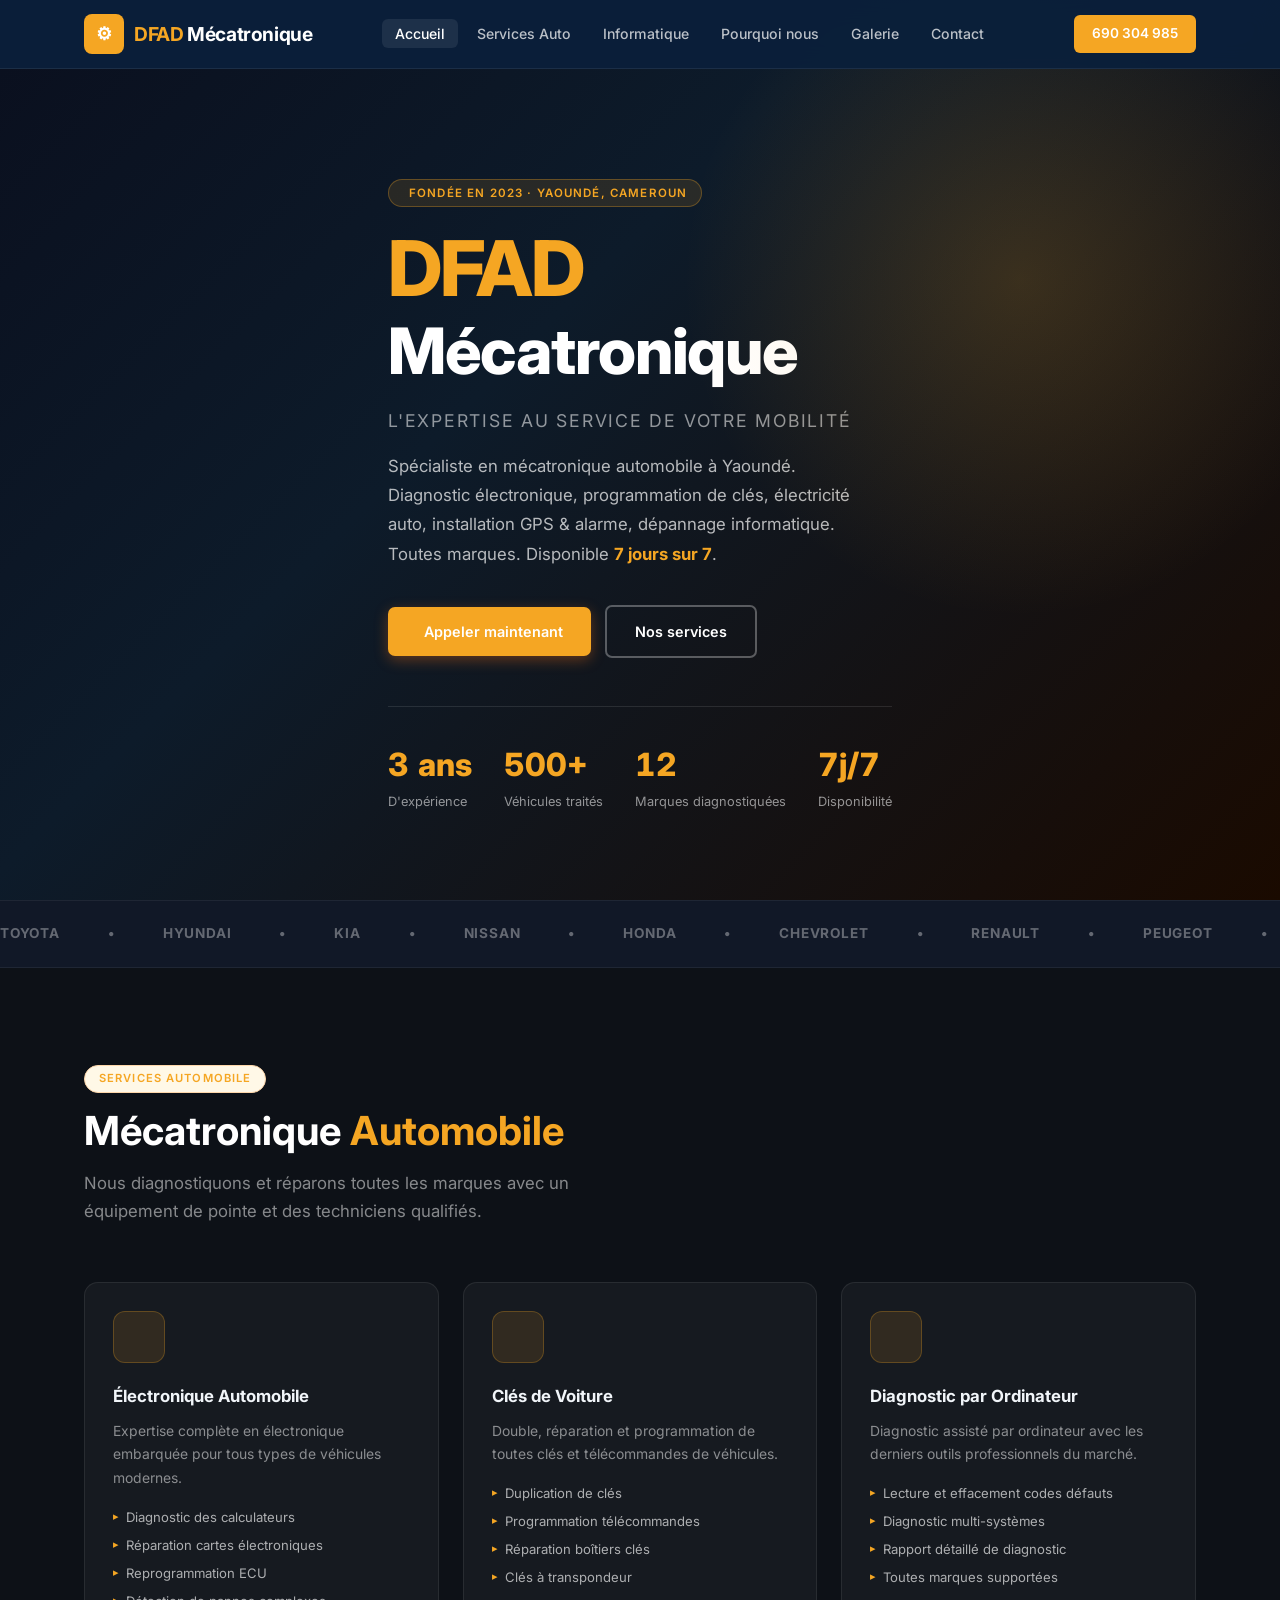
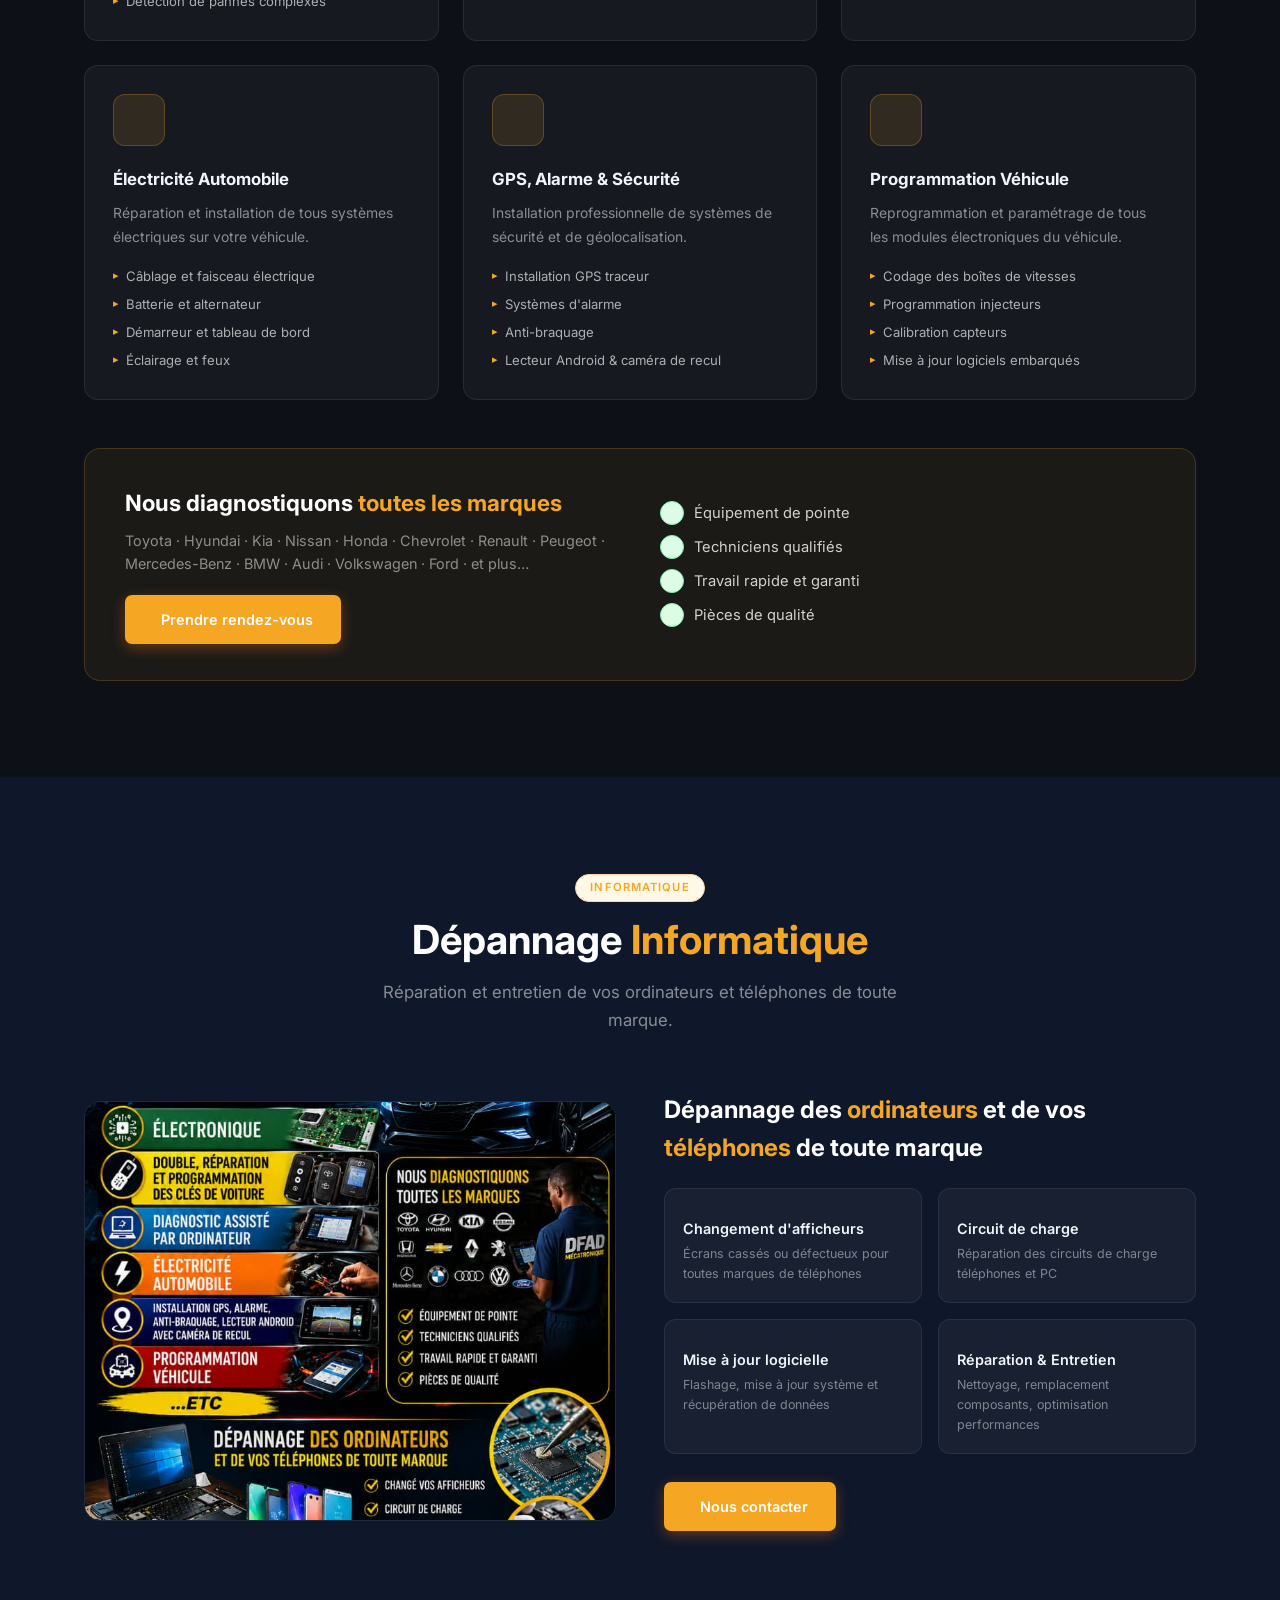
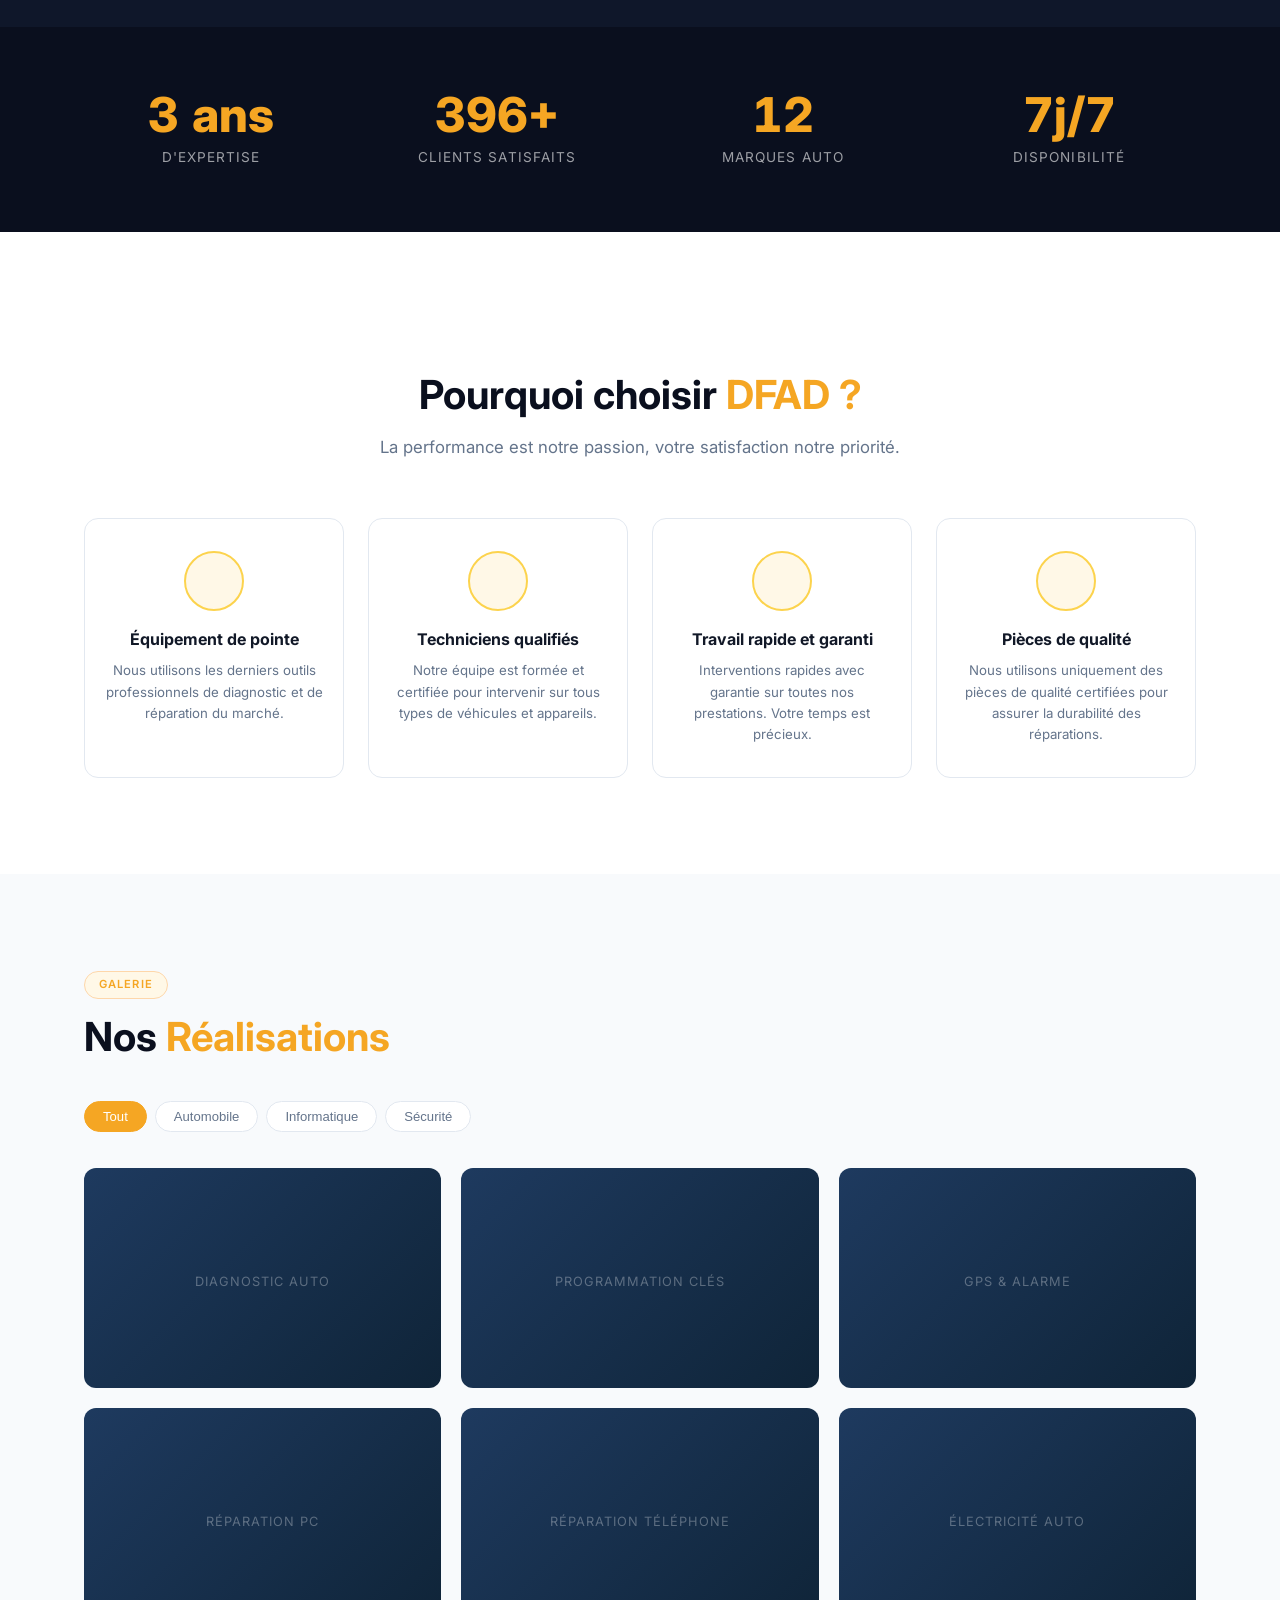
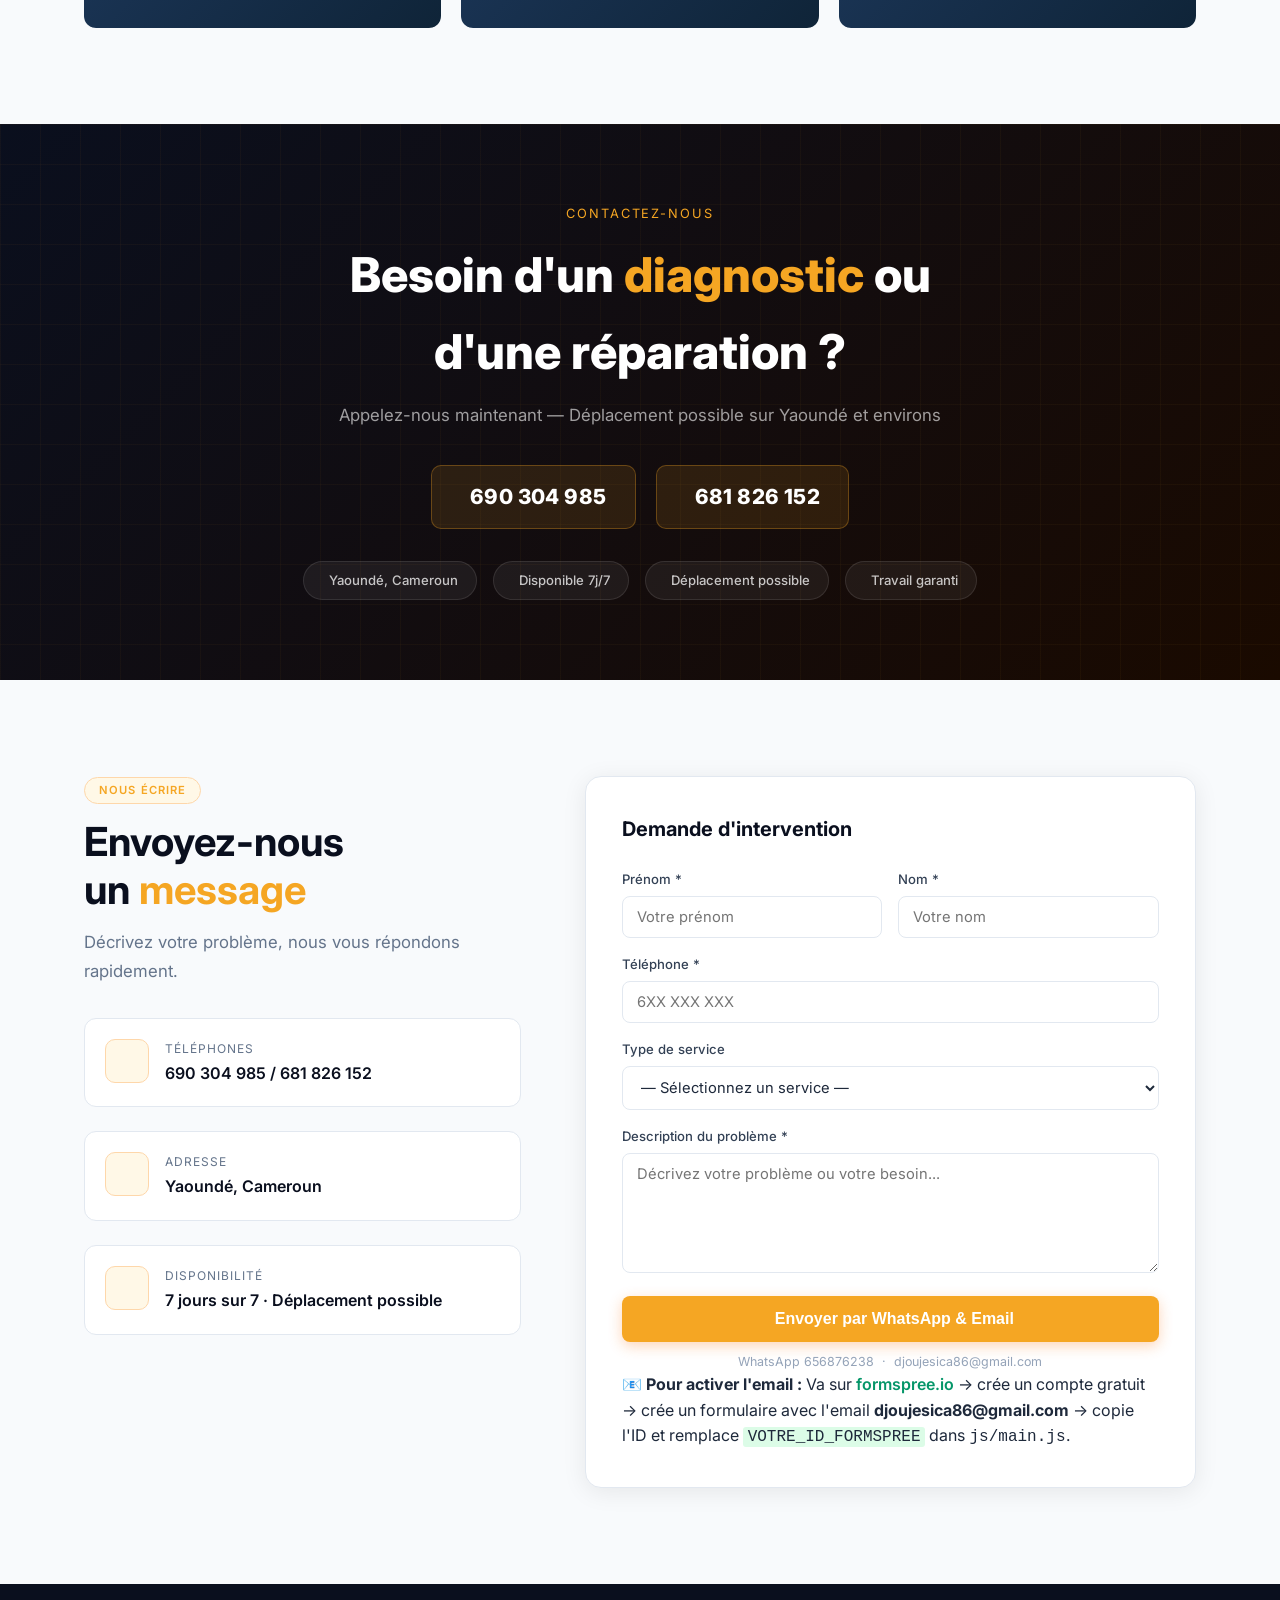
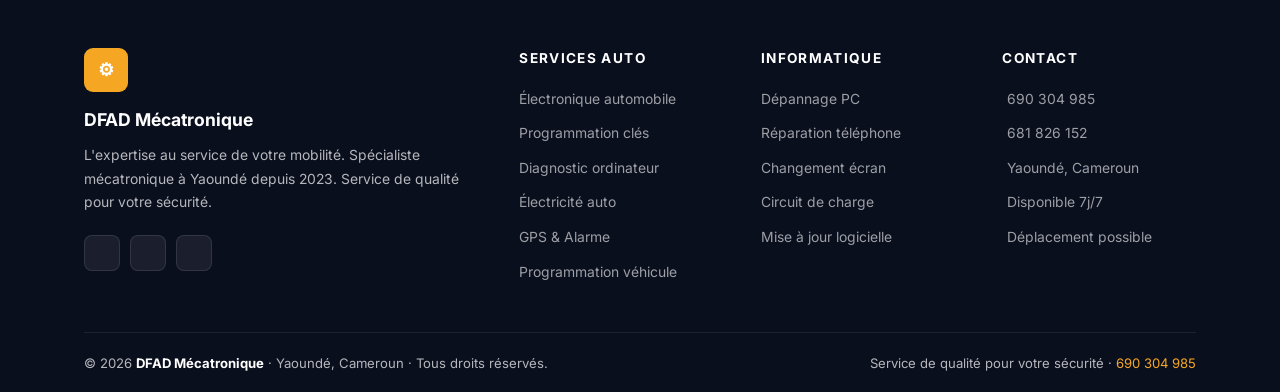
==== index.html @ b4f522b3 "first commit" ====
<!DOCTYPE html>
<html lang="fr">
<head>
  <meta charset="UTF-8">
  <meta name="viewport" content="width=device-width, initial-scale=1.0">
  <title>DFAD Mécatronique — L'expertise au service de votre mobilité · Yaoundé</title>
  <meta name="description" content="DFAD Mécatronique à Yaoundé : diagnostic auto, électronique, programmation clés, électricité automobile, GPS, alarme, dépannage informatique. Disponible 7j/7.">
  <link rel="preconnect" href="https://fonts.googleapis.com">
  <link href="https://fonts.googleapis.com/css2?family=Inter:wght@300;400;500;600;700;800;900&family=JetBrains+Mono:wght@400;500&display=swap" rel="stylesheet">
  <link rel="stylesheet" href="https://cdn.jsdelivr.net/npm/@tabler/icons-webfont@latest/dist/tabler-icons.min.css">
  <link rel="stylesheet" href="../css/style.css">
  <style>
    /* ── SURCHARGES DFAD ── */
    :root {
      --orange:  #f5a623;
      --orange2: #e8951a;
      --orange-l:#fff8e7;
      --navy:    #0a0f1e;
      --navy2:   #111827;
    }

    /* HERO plein écran style affiche */
    #hero {
      background: linear-gradient(135deg, #0a0f1e 0%, #0d1b2a 40%, #1a0a00 100%);
      position: relative; overflow: hidden;
    }
    .hero-car-glow {
      position: absolute; top: -60px; right: -80px;
      width: 680px; height: 680px; border-radius: 50%;
      background: radial-gradient(circle, rgba(245,166,35,.18) 0%, transparent 70%);
      pointer-events: none;
    }
    .hero-gear {
      position: absolute; font-size: 280px; color: rgba(245,166,35,.04);
      right: -40px; bottom: -40px; pointer-events: none;
      animation: rotateSlow 30s linear infinite;
    }
    @keyframes rotateSlow { to { transform: rotate(360deg); } }

    .hero-title { font-size: clamp(2.6rem,5vw,4rem); }
    .hero-title .dfad { color: var(--orange); font-size: clamp(3rem,6vw,5rem); letter-spacing: -.03em; }
    .hero-badge-founded {
      display: inline-flex; align-items: center; gap: 6px;
      background: rgba(245,166,35,.12); border: 1px solid rgba(245,166,35,.3);
      color: var(--orange); font-size: .72rem; font-weight: 600;
      padding: 4px 14px; border-radius: 99px; letter-spacing: .1em;
      text-transform: uppercase; margin-bottom: 18px;
    }

    /* MARQUES logos */
    .brands-strip {
      background: #111827; border-top: 1px solid rgba(255,255,255,.06);
      border-bottom: 1px solid rgba(255,255,255,.06);
      padding: 22px 0; overflow: hidden;
    }
    .brands-inner {
      display: flex; align-items: center; gap: 48px;
      animation: scrollBrands 20s linear infinite;
      width: max-content;
    }
    @keyframes scrollBrands { to { transform: translateX(-50%); } }
    .brand-item {
      font-size: .85rem; font-weight: 700; color: rgba(255,255,255,.35);
      letter-spacing: .06em; text-transform: uppercase; white-space: nowrap;
      transition: color .3s;
    }
    .brand-item:hover { color: var(--orange); }

    /* SERVICE CARDS style sombre */
    .services-dark { background: #0d1117; padding: 96px 0; }
    .services-dark .section-title { color: #fff; }
    .services-dark .section-sub   { color: rgba(255,255,255,.55); }
    .svc-card-dark {
      background: rgba(255,255,255,.04);
      border: 1px solid rgba(255,255,255,.08);
      border-radius: 14px; padding: 28px;
      transition: all .3s ease;
      position: relative; overflow: hidden;
    }
    .svc-card-dark::before {
      content:''; position:absolute; top:0; left:0; right:0;
      height:3px; background:var(--orange);
      transform:scaleX(0); transform-origin:left;
      transition:transform .3s;
    }
    .svc-card-dark:hover { background: rgba(245,166,35,.06); border-color: rgba(245,166,35,.25); transform: translateY(-4px); }
    .svc-card-dark:hover::before { transform: scaleX(1); }
    .svc-card-dark .sc-icon { background: rgba(245,166,35,.12); border-color: rgba(245,166,35,.25); }
    .svc-card-dark .sc-title { color: #f1f5f9; }
    .svc-card-dark .sc-desc  { color: rgba(255,255,255,.5); }
    .svc-card-dark .sc-list li { color: rgba(255,255,255,.65); }

    /* CHECKLIST style */
    .check-list { display: flex; flex-direction: column; gap: 10px; }
    .check-item {
      display: flex; align-items: center; gap: 10px;
      font-size: .92rem; color: #1e293b;
    }
    .check-icon {
      width: 24px; height: 24px; border-radius: 50%;
      background: #dcfce7; border: 1.5px solid #86efac;
      display: flex; align-items: center; justify-content: center;
      color: #166534; font-size: .75rem; flex-shrink: 0;
    }

    /* SECTION ORDINATEURS */
    .it-section { background: #0f172a; padding: 96px 0; }
    .it-section .section-title { color: #fff; }
    .it-section .section-sub   { color: rgba(255,255,255,.55); }
    .it-grid {
      display: grid; grid-template-columns: 1fr 1fr; gap: 48px; align-items: center;
    }
    .it-img {
      border-radius: 16px; overflow: hidden; position: relative;
    }
    .it-img img {
      width: 100%; height: 360px; object-fit: cover; border-radius: 16px;
      border: 1px solid rgba(255,255,255,.08);
    }
    .it-features {
      display: grid; grid-template-columns: 1fr 1fr; gap: 16px;
    }
    .it-feat {
      background: rgba(255,255,255,.04); border: 1px solid rgba(255,255,255,.08);
      border-radius: 12px; padding: 18px;
      transition: all .3s;
    }
    .it-feat:hover { border-color: rgba(245,166,35,.3); background: rgba(245,166,35,.06); }
    .it-feat i { font-size: 1.5rem; color: var(--orange); margin-bottom: 10px; display: block; }
    .it-feat h4 { font-size: .9rem; font-weight: 600; color: #f1f5f9; margin-bottom: 4px; }
    .it-feat p  { font-size: .78rem; color: rgba(255,255,255,.45); }

    /* POURQUOI NOUS */
    .why-grid { display: grid; grid-template-columns: repeat(4,1fr); gap: 24px; }
    .why-card {
      text-align: center; padding: 32px 20px;
      border: 1px solid var(--bdr); border-radius: 14px;
      transition: all .3s;
    }
    .why-card:hover { border-color: #fcd34d; box-shadow: 0 8px 28px rgba(245,166,35,.12); transform: translateY(-4px); }
    .why-icon {
      width: 60px; height: 60px; border-radius: 50%;
      background: var(--orange-l); border: 2px solid #fcd34d;
      display: flex; align-items: center; justify-content: center;
      font-size: 1.5rem; color: var(--orange);
      margin: 0 auto 16px;
    }
    .why-title { font-size: 1rem; font-weight: 700; color: var(--navy2); margin-bottom: 8px; }
    .why-desc  { font-size: .83rem; color: var(--muted); line-height: 1.6; }

    /* CONTACT spécial */
    .contact-cta {
      background: linear-gradient(135deg, #0a0f1e, #1a0a00);
      padding: 80px 0; text-align: center; position: relative; overflow: hidden;
    }
    .contact-cta::before {
      content: ''; position: absolute; inset: 0;
      background-image: linear-gradient(rgba(245,166,35,.04) 1px, transparent 1px),
                        linear-gradient(90deg, rgba(245,166,35,.04) 1px, transparent 1px);
      background-size: 40px 40px;
    }
    .cta-content { position: relative; z-index: 1; }
    .cta-title { font-size: clamp(1.8rem,4vw,3rem); font-weight: 800; color: #fff; margin-bottom: 12px; }
    .cta-title span { color: var(--orange); }
    .cta-sub { font-size: 1.05rem; color: rgba(255,255,255,.6); margin-bottom: 36px; }
    .cta-phones {
      display: flex; gap: 20px; justify-content: center; flex-wrap: wrap; margin-bottom: 32px;
    }
    .cta-phone {
      display: flex; align-items: center; gap: 10px;
      background: rgba(245,166,35,.12); border: 1.5px solid rgba(245,166,35,.3);
      color: #fff; padding: 14px 28px; border-radius: 10px;
      font-size: 1.3rem; font-weight: 800; letter-spacing: .02em;
      text-decoration: none; transition: all .3s;
    }
    .cta-phone:hover { background: var(--orange); border-color: var(--orange); transform: translateY(-2px); }
    .cta-phone i { color: var(--orange); font-size: 1.4rem; }
    .cta-phone:hover i { color: #fff; }
    .cta-badges {
      display: flex; gap: 16px; justify-content: center; flex-wrap: wrap;
    }
    .cta-badge {
      display: flex; align-items: center; gap: 7px;
      background: rgba(255,255,255,.06); border: 1px solid rgba(255,255,255,.1);
      color: rgba(255,255,255,.75); padding: 8px 18px; border-radius: 99px;
      font-size: .82rem; font-weight: 500;
    }
    .cta-badge i { color: var(--orange); }
  </style>
</head>
<body>

<!-- ══════════════ NAVBAR ══════════════ -->
<nav id="navbar">
  <div class="container">
    <div class="nav-inner">
      <div class="nav-brand">
        <div class="nav-logo">⚙</div>
        <span class="nav-name"><span>DFAD</span> Mécatronique</span>
      </div>
      <ul class="nav-links">
        <li><a class="nav-link" href="#hero">Accueil</a></li>
        <li><a class="nav-link" href="#services">Services Auto</a></li>
        <li><a class="nav-link" href="#informatique">Informatique</a></li>
        <li><a class="nav-link" href="#pourquoi">Pourquoi nous</a></li>
        <li><a class="nav-link" href="#galerie">Galerie</a></li>
        <li><a class="nav-link" href="#contact">Contact</a></li>
      </ul>
      <a class="nav-cta" href="tel:+237690304985"><i class="ti ti-phone"></i> 690 304 985</a>
      <button id="burger" aria-label="Menu" aria-expanded="false"><i class="ti ti-menu-2"></i></button>
    </div>
    <nav id="mobile-menu">
      <a href="#hero">Accueil</a>
      <a href="#services">Services Auto</a>
      <a href="#informatique">Informatique</a>
      <a href="#pourquoi">Pourquoi nous</a>
      <a href="#galerie">Galerie</a>
      <a href="#contact">Contact</a>
    </nav>
  </div>
</nav>

<!-- ══════════════ HERO ══════════════ -->
<section id="hero">
  <div class="hero-gear"><i class="ti ti-settings"></i></div>
  <div class="hero-car-glow"></div>
  <div class="container">
    <div style="padding: 100px 0 80px; max-width: 700px;">
      <div class="hero-badge-founded anim">
        <i class="ti ti-calendar"></i> Fondée en 2023 · Yaoundé, Cameroun
      </div>
      <h1 class="hero-title anim anim-delay-1">
        <span class="dfad">DFAD</span><br>
        <span style="color:#fff;">Mécatronique</span>
      </h1>
      <p style="font-size:1.1rem; color:rgba(255,255,255,.55); letter-spacing:.1em; text-transform:uppercase; margin-bottom:16px;" class="anim anim-delay-1">
        L'expertise au service de votre mobilité
      </p>
      <p class="hero-desc anim anim-delay-2">
        Spécialiste en mécatronique automobile à Yaoundé. Diagnostic électronique, programmation de clés, électricité auto, installation GPS & alarme, dépannage informatique. Toutes marques. Disponible <strong style="color:var(--orange);">7 jours sur 7</strong>.
      </p>
      <div class="hero-actions anim anim-delay-3">
        <a href="tel:+237690304985" class="btn btn-primary"><i class="ti ti-phone"></i> Appeler maintenant</a>
        <a href="#services" class="btn btn-outline" style="color:#fff; border-color:rgba(255,255,255,.3);">Nos services</a>
      </div>
      <div class="hero-stats anim anim-delay-4">
        <div>
          <div class="hero-stat-n" data-count="3" data-suffix=" ans">0</div>
          <div class="hero-stat-l">D'expérience</div>
        </div>
        <div>
          <div class="hero-stat-n" data-count="500" data-suffix="+">0</div>
          <div class="hero-stat-l">Véhicules traités</div>
        </div>
        <div>
          <div class="hero-stat-n" data-count="12" data-suffix="">0</div>
          <div class="hero-stat-l">Marques diagnostiquées</div>
        </div>
        <div>
          <div class="hero-stat-n" data-count="7" data-suffix="j/7">0</div>
          <div class="hero-stat-l">Disponibilité</div>
        </div>
      </div>
    </div>
  </div>
</section>

<!-- ══════════════ BANDEAU MARQUES ══════════════ -->
<div class="brands-strip">
  <div class="brands-inner">
    <span class="brand-item">Toyota</span>
    <span class="brand-item">•</span>
    <span class="brand-item">Hyundai</span>
    <span class="brand-item">•</span>
    <span class="brand-item">Kia</span>
    <span class="brand-item">•</span>
    <span class="brand-item">Nissan</span>
    <span class="brand-item">•</span>
    <span class="brand-item">Honda</span>
    <span class="brand-item">•</span>
    <span class="brand-item">Chevrolet</span>
    <span class="brand-item">•</span>
    <span class="brand-item">Renault</span>
    <span class="brand-item">•</span>
    <span class="brand-item">Peugeot</span>
    <span class="brand-item">•</span>
    <span class="brand-item">Mercedes-Benz</span>
    <span class="brand-item">•</span>
    <span class="brand-item">BMW</span>
    <span class="brand-item">•</span>
    <span class="brand-item">Audi</span>
    <span class="brand-item">•</span>
    <span class="brand-item">Volkswagen</span>
    <span class="brand-item">•</span>
    <span class="brand-item">Ford</span>
    <span class="brand-item">•</span>
    <!-- doublon pour effet infini -->
    <span class="brand-item">Toyota</span>
    <span class="brand-item">•</span>
    <span class="brand-item">Hyundai</span>
    <span class="brand-item">•</span>
    <span class="brand-item">Kia</span>
    <span class="brand-item">•</span>
    <span class="brand-item">Nissan</span>
    <span class="brand-item">•</span>
    <span class="brand-item">Honda</span>
    <span class="brand-item">•</span>
    <span class="brand-item">Chevrolet</span>
    <span class="brand-item">•</span>
    <span class="brand-item">Renault</span>
    <span class="brand-item">•</span>
    <span class="brand-item">Peugeot</span>
    <span class="brand-item">•</span>
    <span class="brand-item">Mercedes-Benz</span>
    <span class="brand-item">•</span>
    <span class="brand-item">BMW</span>
    <span class="brand-item">•</span>
    <span class="brand-item">Audi</span>
    <span class="brand-item">•</span>
    <span class="brand-item">Volkswagen</span>
    <span class="brand-item">•</span>
    <span class="brand-item">Ford</span>
    <span class="brand-item">•</span>
  </div>
</div>

<!-- ══════════════ SERVICES AUTO ══════════════ -->
<section id="services" class="services-dark">
  <div class="container">
    <div style="margin-bottom:56px;">
      <span class="tag anim">Services Automobile</span>
      <h2 class="section-title anim anim-delay-1">Mécatronique <span>Automobile</span></h2>
      <p class="section-sub anim anim-delay-2" style="color:rgba(255,255,255,.5);">
        Nous diagnostiquons et réparons toutes les marques avec un équipement de pointe et des techniciens qualifiés.
      </p>
    </div>
    <div class="services-grid" style="grid-template-columns: repeat(3,1fr); gap:24px;">

      <div class="svc-card-dark anim">
        <div class="sc-icon"><i class="ti ti-cpu"></i></div>
        <h3 class="sc-title">Électronique Automobile</h3>
        <p class="sc-desc">Expertise complète en électronique embarquée pour tous types de véhicules modernes.</p>
        <ul class="sc-list">
          <li>Diagnostic des calculateurs</li>
          <li>Réparation cartes électroniques</li>
          <li>Reprogrammation ECU</li>
          <li>Détection de pannes complexes</li>
        </ul>
      </div>

      <div class="svc-card-dark anim anim-delay-1">
        <div class="sc-icon"><i class="ti ti-key"></i></div>
        <h3 class="sc-title">Clés de Voiture</h3>
        <p class="sc-desc">Double, réparation et programmation de toutes clés et télécommandes de véhicules.</p>
        <ul class="sc-list">
          <li>Duplication de clés</li>
          <li>Programmation télécommandes</li>
          <li>Réparation boîtiers clés</li>
          <li>Clés à transpondeur</li>
        </ul>
      </div>

      <div class="svc-card-dark anim anim-delay-2">
        <div class="sc-icon"><i class="ti ti-device-laptop"></i></div>
        <h3 class="sc-title">Diagnostic par Ordinateur</h3>
        <p class="sc-desc">Diagnostic assisté par ordinateur avec les derniers outils professionnels du marché.</p>
        <ul class="sc-list">
          <li>Lecture et effacement codes défauts</li>
          <li>Diagnostic multi-systèmes</li>
          <li>Rapport détaillé de diagnostic</li>
          <li>Toutes marques supportées</li>
        </ul>
      </div>

      <div class="svc-card-dark anim">
        <div class="sc-icon"><i class="ti ti-bolt"></i></div>
        <h3 class="sc-title">Électricité Automobile</h3>
        <p class="sc-desc">Réparation et installation de tous systèmes électriques sur votre véhicule.</p>
        <ul class="sc-list">
          <li>Câblage et faisceau électrique</li>
          <li>Batterie et alternateur</li>
          <li>Démarreur et tableau de bord</li>
          <li>Éclairage et feux</li>
        </ul>
      </div>

      <div class="svc-card-dark anim anim-delay-1">
        <div class="sc-icon"><i class="ti ti-map-pin"></i></div>
        <h3 class="sc-title">GPS, Alarme & Sécurité</h3>
        <p class="sc-desc">Installation professionnelle de systèmes de sécurité et de géolocalisation.</p>
        <ul class="sc-list">
          <li>Installation GPS traceur</li>
          <li>Systèmes d'alarme</li>
          <li>Anti-braquage</li>
          <li>Lecteur Android & caméra de recul</li>
        </ul>
      </div>

      <div class="svc-card-dark anim anim-delay-2">
        <div class="sc-icon"><i class="ti ti-settings"></i></div>
        <h3 class="sc-title">Programmation Véhicule</h3>
        <p class="sc-desc">Reprogrammation et paramétrage de tous les modules électroniques du véhicule.</p>
        <ul class="sc-list">
          <li>Codage des boîtes de vitesses</li>
          <li>Programmation injecteurs</li>
          <li>Calibration capteurs</li>
          <li>Mise à jour logiciels embarqués</li>
        </ul>
      </div>

    </div>

    <!-- Encadré "Nous diagnostiquons toutes les marques" -->
    <div style="margin-top:48px; background:rgba(245,166,35,.06); border:1px solid rgba(245,166,35,.2); border-radius:16px; padding:36px 40px; display:grid; grid-template-columns:1fr 1fr; gap:40px; align-items:center;" class="anim">
      <div>
        <h3 style="font-size:1.4rem; font-weight:700; color:#fff; margin-bottom:8px;">
          Nous diagnostiquons <span style="color:var(--orange);">toutes les marques</span>
        </h3>
        <p style="color:rgba(255,255,255,.5); font-size:.9rem; margin-bottom:20px;">Toyota · Hyundai · Kia · Nissan · Honda · Chevrolet · Renault · Peugeot · Mercedes-Benz · BMW · Audi · Volkswagen · Ford · et plus…</p>
        <a href="tel:+237690304985" class="btn btn-primary"><i class="ti ti-phone"></i> Prendre rendez-vous</a>
      </div>
      <div class="check-list">
        <div class="check-item">
          <div class="check-icon"><i class="ti ti-check"></i></div>
          <span style="color:rgba(255,255,255,.8);">Équipement de pointe</span>
        </div>
        <div class="check-item">
          <div class="check-icon"><i class="ti ti-check"></i></div>
          <span style="color:rgba(255,255,255,.8);">Techniciens qualifiés</span>
        </div>
        <div class="check-item">
          <div class="check-icon"><i class="ti ti-check"></i></div>
          <span style="color:rgba(255,255,255,.8);">Travail rapide et garanti</span>
        </div>
        <div class="check-item">
          <div class="check-icon"><i class="ti ti-check"></i></div>
          <span style="color:rgba(255,255,255,.8);">Pièces de qualité</span>
        </div>
      </div>
    </div>
  </div>
</section>

<!-- ══════════════ INFORMATIQUE ══════════════ -->
<section id="informatique" class="it-section">
  <div class="container">
    <div style="margin-bottom:56px; text-align:center;">
      <span class="tag anim">Informatique</span>
      <h2 class="section-title anim anim-delay-1" style="color:#fff;">Dépannage <span>Informatique</span></h2>
      <p class="section-sub anim anim-delay-2" style="color:rgba(255,255,255,.5); margin:0 auto 0;">
        Réparation et entretien de vos ordinateurs et téléphones de toute marque.
      </p>
    </div>
    <div class="it-grid anim">
      <div class="it-img">
        <img src="../assets/images/dfad-affiche.jpg" alt="DFAD Mécatronique - Services informatique et automobile" style="height:420px;">
      </div>
      <div>
        <h3 style="font-size:1.5rem; font-weight:700; color:#fff; margin-bottom:20px;">
          Dépannage des <span style="color:var(--orange);">ordinateurs</span> et de vos <span style="color:var(--orange);">téléphones</span> de toute marque
        </h3>
        <div class="it-features">
          <div class="it-feat">
            <i class="ti ti-device-mobile-screen"></i>
            <h4>Changement d'afficheurs</h4>
            <p>Écrans cassés ou défectueux pour toutes marques de téléphones</p>
          </div>
          <div class="it-feat">
            <i class="ti ti-battery-charging"></i>
            <h4>Circuit de charge</h4>
            <p>Réparation des circuits de charge téléphones et PC</p>
          </div>
          <div class="it-feat">
            <i class="ti ti-refresh"></i>
            <h4>Mise à jour logicielle</h4>
            <p>Flashage, mise à jour système et récupération de données</p>
          </div>
          <div class="it-feat">
            <i class="ti ti-tool"></i>
            <h4>Réparation & Entretien</h4>
            <p>Nettoyage, remplacement composants, optimisation performances</p>
          </div>
        </div>
        <div style="margin-top:28px;">
          <a href="tel:+237690304985" class="btn btn-primary"><i class="ti ti-phone"></i> Nous contacter</a>
        </div>
      </div>
    </div>
  </div>
</section>

<!-- ══════════════ STATS ══════════════ -->
<div class="stats-band">
  <div class="container">
    <div class="stats-grid">
      <div class="anim">
        <div class="stat-n" data-count="3" data-suffix=" ans">0</div>
        <div class="stat-l">D'expertise</div>
      </div>
      <div class="anim anim-delay-1">
        <div class="stat-n" data-count="500" data-suffix="+">0</div>
        <div class="stat-l">Clients satisfaits</div>
      </div>
      <div class="anim anim-delay-2">
        <div class="stat-n" data-count="12" data-suffix="">0</div>
        <div class="stat-l">Marques auto</div>
      </div>
      <div class="anim anim-delay-3">
        <div class="stat-n" data-count="7" data-suffix="j/7">0</div>
        <div class="stat-l">Disponibilité</div>
      </div>
    </div>
  </div>
</div>

<!-- ══════════════ POURQUOI NOUS ══════════════ -->
<section id="pourquoi" class="section">
  <div class="container">
    <div style="text-align:center; margin-bottom:56px;">
      <span class="tag anim">Nos atouts</span>
      <h2 class="section-title anim anim-delay-1">Pourquoi choisir <span>DFAD ?</span></h2>
      <p class="section-sub anim anim-delay-2" style="margin:0 auto;">
        La performance est notre passion, votre satisfaction notre priorité.
      </p>
    </div>
    <div class="why-grid">
      <div class="why-card anim">
        <div class="why-icon"><i class="ti ti-tools"></i></div>
        <h4 class="why-title">Équipement de pointe</h4>
        <p class="why-desc">Nous utilisons les derniers outils professionnels de diagnostic et de réparation du marché.</p>
      </div>
      <div class="why-card anim anim-delay-1">
        <div class="why-icon"><i class="ti ti-user-check"></i></div>
        <h4 class="why-title">Techniciens qualifiés</h4>
        <p class="why-desc">Notre équipe est formée et certifiée pour intervenir sur tous types de véhicules et appareils.</p>
      </div>
      <div class="why-card anim anim-delay-2">
        <div class="why-icon"><i class="ti ti-clock"></i></div>
        <h4 class="why-title">Travail rapide et garanti</h4>
        <p class="why-desc">Interventions rapides avec garantie sur toutes nos prestations. Votre temps est précieux.</p>
      </div>
      <div class="why-card anim anim-delay-3">
        <div class="why-icon"><i class="ti ti-star"></i></div>
        <h4 class="why-title">Pièces de qualité</h4>
        <p class="why-desc">Nous utilisons uniquement des pièces de qualité certifiées pour assurer la durabilité des réparations.</p>
      </div>
    </div>
  </div>
</section>

<!-- ══════════════ GALERIE ══════════════ -->
<section id="galerie" class="section section-alt">
  <div class="container">
    <div style="margin-bottom:40px;">
      <span class="tag anim">Galerie</span>
      <h2 class="section-title anim anim-delay-1">Nos <span>Réalisations</span></h2>
    </div>
    <div class="filter-bar anim">
      <button class="filter-btn active" data-filter="all">Tout</button>
      <button class="filter-btn" data-filter="auto">Automobile</button>
      <button class="filter-btn" data-filter="it">Informatique</button>
      <button class="filter-btn" data-filter="secu">Sécurité</button>
    </div>
    <div class="gallery-grid">
      <div class="portfolio-item anim" data-category="auto">
        <div class="img-placeholder gallery-img" data-src="../assets/images/dfad-affiche.jpg">
          <i class="ti ti-car"></i><span>Diagnostic auto</span>
        </div>
        <div class="pi-overlay"><div><div class="pi-title">Diagnostic électronique</div><div class="pi-cat">Automobile</div></div></div>
      </div>
      <div class="portfolio-item anim anim-delay-1" data-category="auto">
        <div class="img-placeholder gallery-img">
          <i class="ti ti-key"></i><span>Programmation clés</span>
        </div>
        <div class="pi-overlay"><div><div class="pi-title">Programmation clé BMW</div><div class="pi-cat">Automobile</div></div></div>
      </div>
      <div class="portfolio-item anim anim-delay-2" data-category="secu">
        <div class="img-placeholder gallery-img">
          <i class="ti ti-map-pin"></i><span>GPS & Alarme</span>
        </div>
        <div class="pi-overlay"><div><div class="pi-title">Installation GPS Toyota</div><div class="pi-cat">Sécurité</div></div></div>
      </div>
      <div class="portfolio-item anim" data-category="it">
        <div class="img-placeholder gallery-img">
          <i class="ti ti-device-laptop"></i><span>Réparation PC</span>
        </div>
        <div class="pi-overlay"><div><div class="pi-title">Réparation ordinateur</div><div class="pi-cat">Informatique</div></div></div>
      </div>
      <div class="portfolio-item anim anim-delay-1" data-category="it">
        <div class="img-placeholder gallery-img">
          <i class="ti ti-device-mobile"></i><span>Réparation téléphone</span>
        </div>
        <div class="pi-overlay"><div><div class="pi-title">Écran iPhone remplacé</div><div class="pi-cat">Informatique</div></div></div>
      </div>
      <div class="portfolio-item anim anim-delay-2" data-category="auto">
        <div class="img-placeholder gallery-img">
          <i class="ti ti-bolt"></i><span>Électricité auto</span>
        </div>
        <div class="pi-overlay"><div><div class="pi-title">Câblage électrique Hyundai</div><div class="pi-cat">Automobile</div></div></div>
      </div>
    </div>
  </div>
</section>

<!-- ══════════════ CONTACT CTA ══════════════ -->
<section id="contact" class="contact-cta">
  <div class="container">
    <div class="cta-content">
      <p style="font-size:.8rem; letter-spacing:.15em; text-transform:uppercase; color:var(--orange); margin-bottom:12px;" class="anim">Contactez-nous</p>
      <h2 class="cta-title anim anim-delay-1">Besoin d'un <span>diagnostic</span> ou<br>d'une réparation ?</h2>
      <p class="cta-sub anim anim-delay-2">Appelez-nous maintenant — Déplacement possible sur Yaoundé et environs</p>
      <div class="cta-phones anim anim-delay-2">
        <a href="tel:+237690304985" class="cta-phone">
          <i class="ti ti-phone"></i> 690 304 985
        </a>
        <a href="tel:+237681826152" class="cta-phone">
          <i class="ti ti-phone"></i> 681 826 152
        </a>
      </div>
      <div class="cta-badges anim anim-delay-3">
        <span class="cta-badge"><i class="ti ti-map-pin"></i> Yaoundé, Cameroun</span>
        <span class="cta-badge"><i class="ti ti-clock"></i> Disponible 7j/7</span>
        <span class="cta-badge"><i class="ti ti-car"></i> Déplacement possible</span>
        <span class="cta-badge"><i class="ti ti-shield-check"></i> Travail garanti</span>
      </div>
    </div>
  </div>
</section>

<!-- ══════════════ FORMULAIRE CONTACT ══════════════ -->
<section class="section section-alt">
  <div class="container">
    <div class="contact-grid">
      <div>
        <span class="tag anim">Nous écrire</span>
        <h2 class="section-title anim anim-delay-1">Envoyez-nous<br>un <span>message</span></h2>
        <p class="section-sub anim anim-delay-2" style="margin-bottom:32px;">Décrivez votre problème, nous vous répondons rapidement.</p>
        <div class="contact-info">
          <div class="ci-card anim anim-delay-1">
            <div class="ci-icon"><i class="ti ti-phone"></i></div>
            <div>
              <div class="ci-label">Téléphones</div>
              <div class="ci-val">690 304 985 / 681 826 152</div>
            </div>
          </div>
          <div class="ci-card anim anim-delay-2">
            <div class="ci-icon"><i class="ti ti-map-pin"></i></div>
            <div>
              <div class="ci-label">Adresse</div>
              <div class="ci-val">Yaoundé, Cameroun</div>
            </div>
          </div>
          <div class="ci-card anim anim-delay-3">
            <div class="ci-icon"><i class="ti ti-clock"></i></div>
            <div>
              <div class="ci-label">Disponibilité</div>
              <div class="ci-val">7 jours sur 7 · Déplacement possible</div>
            </div>
          </div>
        </div>
      </div>
      <div class="anim anim-delay-2">
        <div class="contact-form-wrap">
          <h3 class="form-title">Demande d'intervention</h3>
          <form id="contact-form" novalidate>
            <div class="form-row">
              <div class="form-group">
                <label for="prenom">Prénom *</label>
                <input type="text" id="prenom" name="prenom" placeholder="Votre prénom" required>
              </div>
              <div class="form-group">
                <label for="nom">Nom *</label>
                <input type="text" id="nom" name="nom" placeholder="Votre nom" required>
              </div>
            </div>
            <div class="form-group">
              <label for="telephone">Téléphone *</label>
              <input type="tel" id="telephone" name="telephone" placeholder="6XX XXX XXX" required>
            </div>
            <div class="form-group">
              <label for="service">Type de service</label>
              <select id="service" name="service">
                <option value="">— Sélectionnez un service —</option>
                <option>Diagnostic électronique</option>
                <option>Programmation / double de clé</option>
                <option>Électricité automobile</option>
                <option>Installation GPS / Alarme</option>
                <option>Programmation véhicule</option>
                <option>Dépannage ordinateur</option>
                <option>Réparation téléphone</option>
                <option>Autre</option>
              </select>
            </div>
            <div class="form-group">
              <label for="message">Description du problème *</label>
              <textarea id="message" name="message" placeholder="Décrivez votre problème ou votre besoin..." required></textarea>
            </div>
            <button type="submit" class="btn-submit">
              <i class="ti ti-send"></i> Envoyer par WhatsApp &amp; Email
            </button>
            <p style="font-size:.78rem; color:#94a3b8; text-align:center; margin-top:10px;">
              <i class="ti ti-brand-whatsapp" style="color:#25d366;"></i> WhatsApp 656876238 &nbsp;·&nbsp;
              <i class="ti ti-mail" style="color:#ea4335;"></i> djoujesica86@gmail.com
            </p
            <div style="margin-top:14px; background:#f0fdf4; border:1px solid #86efac; border-radius:8px; padding:12px 14px; font-size:.78rem; color:#166534; line-height:1.6;">
              <strong>📧 Pour activer l'email :</strong> Va sur <a href="https://formspree.io" target="_blank" style="color:#059669; font-weight:600;">formspree.io</a> → crée un compte gratuit → crée un formulaire avec l'email <strong>djoujesica86@gmail.com</strong> → copie l'ID et remplace <code style="background:#dcfce7; padding:1px 5px; border-radius:3px;">VOTRE_ID_FORMSPREE</code> dans <code>js/main.js</code>.
            </div>
          </form>
        </div>
      </div>
    </div>
  </div>
</section>

<!-- ══════════════ FOOTER ══════════════ -->
<footer>
  <div class="container">
    <div class="footer-grid">
      <div class="footer-brand">
        <div class="footer-logo">⚙</div>
        <h3 style="font-size:1.1rem; font-weight:700; color:#fff; margin-bottom:10px;">DFAD Mécatronique</h3>
        <p>L'expertise au service de votre mobilité. Spécialiste mécatronique à Yaoundé depuis 2023. Service de qualité pour votre sécurité.</p>
        <div class="footer-social" style="margin-top:16px;">
          <a href="#" class="f-social" aria-label="Facebook"><i class="ti ti-brand-facebook"></i></a>
          <a href="tel:+237690304985" class="f-social" aria-label="Téléphone"><i class="ti ti-phone"></i></a>
          <a href="https://wa.me/237690304985" class="f-social" aria-label="WhatsApp"><i class="ti ti-brand-whatsapp"></i></a>
        </div>
      </div>
      <div class="footer-col">
        <h4>Services Auto</h4>
        <ul>
          <li><a href="#services">Électronique automobile</a></li>
          <li><a href="#services">Programmation clés</a></li>
          <li><a href="#services">Diagnostic ordinateur</a></li>
          <li><a href="#services">Électricité auto</a></li>
          <li><a href="#services">GPS & Alarme</a></li>
          <li><a href="#services">Programmation véhicule</a></li>
        </ul>
      </div>
      <div class="footer-col">
        <h4>Informatique</h4>
        <ul>
          <li><a href="#informatique">Dépannage PC</a></li>
          <li><a href="#informatique">Réparation téléphone</a></li>
          <li><a href="#informatique">Changement écran</a></li>
          <li><a href="#informatique">Circuit de charge</a></li>
          <li><a href="#informatique">Mise à jour logicielle</a></li>
        </ul>
      </div>
      <div class="footer-col">
        <h4>Contact</h4>
        <ul>
          <li><a href="tel:+237690304985"><i class="ti ti-phone" style="margin-right:5px;color:var(--orange);"></i>690 304 985</a></li>
          <li><a href="tel:+237681826152"><i class="ti ti-phone" style="margin-right:5px;color:var(--orange);"></i>681 826 152</a></li>
          <li><a href="#"><i class="ti ti-map-pin" style="margin-right:5px;color:var(--orange);"></i>Yaoundé, Cameroun</a></li>
          <li><a href="#"><i class="ti ti-clock" style="margin-right:5px;color:var(--orange);"></i>Disponible 7j/7</a></li>
          <li><a href="#"><i class="ti ti-car" style="margin-right:5px;color:var(--orange);"></i>Déplacement possible</a></li>
        </ul>
      </div>
    </div>
    <div class="footer-bottom">
      <p>© <span id="current-year"></span> <strong style="color:#fff;">DFAD Mécatronique</strong> · Yaoundé, Cameroun · Tous droits réservés.</p>
      <p>Service de qualité pour votre sécurité · <a href="tel:+237690304985">690 304 985</a></p>
    </div>
  </div>
</footer>

<!-- TOAST -->
<div class="toast" id="toast" role="alert"></div>

<!-- LIGHTBOX -->
<div id="lightbox" role="dialog" aria-label="Image agrandie">
  <button class="lb-close" aria-label="Fermer"><i class="ti ti-x"></i></button>
  <img class="lb-img" src="" alt="">
</div>

<!-- EmailJS — envoie vers djoujesica86@gmail.com sans backend -->
<script src="https://cdn.jsdelivr.net/npm/@emailjs/browser@4/dist/email.min.js"></script>
<script src="../js/main.js"></script>
</body>
</html>
---- css/style.css ----
/* ════════════════════════════════════════════
   DFAD — Style principal 2026
   Mécatronique Industrielle · Yaoundé
════════════════════════════════════════════ */

:root {
  --navy:    #0b1f3a;
  --navy2:   #0d2748;
  --orange:  #f97316;
  --orange2: #ea580c;
  --orange-l:#fff7ed;
  --steel:   #334155;
  --muted:   #64748b;
  --light:   #f8fafc;
  --bdr:     #e2e8f0;
  --white:   #ffffff;
  --text:    #1e293b;
  --radius:  10px;
  --shadow:  0 4px 24px rgba(0,0,0,.08);
  --transition: .3s ease;
}

/* ── RESET ── */
*, *::before, *::after { margin:0; padding:0; box-sizing:border-box; }
html { scroll-behavior: smooth; font-size: 16px; }
body { font-family: 'Inter', sans-serif; color: var(--text); background: var(--white); line-height: 1.6; }
img  { max-width: 100%; display: block; }
a    { text-decoration: none; color: inherit; }
ul   { list-style: none; }

/* ── UTILITAIRES ── */
.container { max-width: 1160px; margin: 0 auto; padding: 0 24px; }
.section    { padding: 96px 0; }
.section-alt{ background: var(--light); }
.tag {
  display: inline-block; font-size: .7rem; font-weight: 600;
  letter-spacing: .1em; text-transform: uppercase;
  color: var(--orange); background: var(--orange-l);
  border: 1px solid #fed7aa; padding: 4px 14px; border-radius: 99px;
  margin-bottom: 14px;
}
.section-title {
  font-size: clamp(1.75rem, 3.5vw, 2.5rem); font-weight: 700;
  color: var(--navy); line-height: 1.2; margin-bottom: 14px;
}
.section-sub {
  font-size: 1.05rem; color: var(--muted); max-width: 560px;
  line-height: 1.7; margin-bottom: 56px;
}
.section-title span { color: var(--orange); }

/* ── BOUTONS ── */
.btn {
  display: inline-flex; align-items: center; gap: 8px;
  font-size: .9rem; font-weight: 600; padding: 13px 28px;
  border-radius: 7px; cursor: pointer; border: none;
  transition: all var(--transition);
}
.btn-primary {
  background: var(--orange); color: #fff;
  box-shadow: 0 4px 14px rgba(249,115,22,.35);
}
.btn-primary:hover { background: var(--orange2); transform: translateY(-2px); box-shadow: 0 8px 20px rgba(249,115,22,.4); }
.btn-outline {
  background: transparent; color: var(--navy);
  border: 2px solid var(--navy);
}
.btn-outline:hover { background: var(--navy); color: #fff; }
.btn-white {
  background: #fff; color: var(--navy);
  box-shadow: 0 4px 14px rgba(0,0,0,.12);
}
.btn-white:hover { background: var(--orange); color: #fff; box-shadow: 0 8px 20px rgba(249,115,22,.35); }

/* ── ANIMATIONS ── */
.anim { opacity: 0; transform: translateY(28px); transition: opacity .6s ease, transform .6s ease; }
.anim.visible { opacity: 1; transform: none; }
.anim-delay-1 { transition-delay: .1s; }
.anim-delay-2 { transition-delay: .2s; }
.anim-delay-3 { transition-delay: .3s; }
.anim-delay-4 { transition-delay: .4s; }

/* ════════════════════════════════════════════
   NAVBAR
════════════════════════════════════════════ */
#navbar {
  position: fixed; top: 0; left: 0; right: 0; z-index: 1000;
  background: rgba(11,31,58,.97);
  backdrop-filter: blur(12px);
  border-bottom: 1px solid rgba(255,255,255,.07);
  transition: box-shadow var(--transition);
}
#navbar.scrolled { box-shadow: 0 4px 24px rgba(0,0,0,.25); }

.nav-inner {
  display: flex; align-items: center; justify-content: space-between;
  height: 68px;
}
.nav-brand {
  display: flex; align-items: center; gap: 10px;
}
.nav-logo {
  width: 40px; height: 40px; border-radius: 8px;
  background: var(--orange);
  display: flex; align-items: center; justify-content: center;
  font-size: 1.1rem; font-weight: 800; color: #fff; letter-spacing: -.5px;
}
.nav-name { font-size: 1.2rem; font-weight: 700; color: #fff; letter-spacing: -.02em; }
.nav-name span { color: var(--orange); }

.nav-links { display: flex; align-items: center; gap: 6px; }
.nav-link {
  font-size: .88rem; font-weight: 500; color: rgba(255,255,255,.72);
  padding: 6px 13px; border-radius: 6px;
  transition: all var(--transition);
}
.nav-link:hover, .nav-link.active { color: #fff; background: rgba(255,255,255,.08); }
.nav-cta {
  font-size: .85rem; font-weight: 600; color: #fff;
  background: var(--orange); padding: 8px 18px; border-radius: 6px;
  margin-left: 8px; transition: all var(--transition);
}
.nav-cta:hover { background: var(--orange2); transform: translateY(-1px); }

#burger {
  display: none; background: none; border: none; cursor: pointer;
  color: #fff; font-size: 1.4rem; padding: 6px;
}

#mobile-menu {
  display: none; flex-direction: column; gap: 4px;
  padding: 12px 16px 16px; border-top: 1px solid rgba(255,255,255,.07);
  background: rgba(11,31,58,.98);
}
#mobile-menu.open { display: flex; }
#mobile-menu a {
  font-size: .95rem; font-weight: 500; color: rgba(255,255,255,.8);
  padding: 10px 12px; border-radius: 6px;
  transition: all var(--transition);
}
#mobile-menu a:hover { color: #fff; background: rgba(255,255,255,.06); }

/* ════════════════════════════════════════════
   HERO
════════════════════════════════════════════ */
#hero {
  min-height: 100vh;
  background: linear-gradient(135deg, var(--navy) 0%, #0d2748 50%, #1a1a2e 100%);
  display: flex; align-items: center;
  position: relative; overflow: hidden;
  padding-top: 68px;
}

.hero-grid-bg {
  position: absolute; inset: 0;
  background-image:
    linear-gradient(rgba(249,115,22,.04) 1px, transparent 1px),
    linear-gradient(90deg, rgba(249,115,22,.04) 1px, transparent 1px);
  background-size: 48px 48px;
}
.hero-glow {
  position: absolute; border-radius: 50%; filter: blur(80px); pointer-events: none;
}
.hero-glow-1 { width: 500px; height: 500px; background: rgba(249,115,22,.12); top: -100px; right: -100px; }
.hero-glow-2 { width: 400px; height: 400px; background: rgba(14,165,233,.08); bottom: -80px; left: -80px; }

.hero-inner {
  position: relative; z-index: 1;
  display: grid; grid-template-columns: 1fr 1fr;
  gap: 64px; align-items: center; padding: 80px 0;
}

.hero-eyebrow {
  display: inline-flex; align-items: center; gap: 8px;
  font-size: .72rem; font-weight: 600; letter-spacing: .12em;
  text-transform: uppercase; color: var(--orange);
  background: rgba(249,115,22,.1); border: 1px solid rgba(249,115,22,.25);
  padding: 5px 14px; border-radius: 99px; margin-bottom: 20px;
}
.hero-eyebrow::before { content: ''; width: 6px; height: 6px; border-radius: 50%; background: var(--orange); }

.hero-title {
  font-size: clamp(2.2rem, 4.5vw, 3.4rem); font-weight: 800;
  color: #fff; line-height: 1.15; margin-bottom: 20px;
  letter-spacing: -.02em;
}
.hero-title span { color: var(--orange); }

.hero-desc {
  font-size: 1.05rem; color: rgba(255,255,255,.7);
  line-height: 1.75; margin-bottom: 36px; max-width: 480px;
}

.hero-actions { display: flex; align-items: center; gap: 14px; flex-wrap: wrap; margin-bottom: 48px; }

.hero-stats {
  display: flex; gap: 32px; flex-wrap: wrap;
  padding-top: 32px; border-top: 1px solid rgba(255,255,255,.1);
}
.hero-stat-n {
  font-size: 2rem; font-weight: 800; color: var(--orange);
  font-variant-numeric: tabular-nums;
}
.hero-stat-l { font-size: .8rem; color: rgba(255,255,255,.55); margin-top: 2px; }

/* Carte côté droit du hero */
.hero-visual {
  display: flex; flex-direction: column; gap: 16px;
}
.hero-card {
  background: rgba(255,255,255,.06);
  border: 1px solid rgba(255,255,255,.1);
  border-radius: 14px; padding: 20px;
  backdrop-filter: blur(10px);
  transition: transform var(--transition);
}
.hero-card:hover { transform: translateY(-4px); }
.hc-icon {
  width: 44px; height: 44px; border-radius: 10px;
  background: rgba(249,115,22,.15); border: 1px solid rgba(249,115,22,.25);
  display: flex; align-items: center; justify-content: center;
  font-size: 1.2rem; color: var(--orange); margin-bottom: 12px;
}
.hc-title { font-size: .95rem; font-weight: 600; color: #fff; margin-bottom: 5px; }
.hc-desc  { font-size: .8rem; color: rgba(255,255,255,.55); line-height: 1.6; }
.hero-cards-row { display: grid; grid-template-columns: 1fr 1fr; gap: 14px; }

/* ════════════════════════════════════════════
   À PROPOS
════════════════════════════════════════════ */
.about-grid {
  display: grid; grid-template-columns: 1fr 1fr;
  gap: 72px; align-items: center;
}
.about-img-wrap {
  position: relative;
}
.about-img-main {
  width: 100%; height: 420px; object-fit: cover;
  border-radius: 16px;
  background: linear-gradient(135deg, #1e3a5f, #0b2545);
  display: flex; align-items: center; justify-content: center;
  overflow: hidden;
}
.about-img-placeholder {
  font-size: 5rem; opacity: .25;
}
.about-badge-float {
  position: absolute; bottom: -20px; right: -20px;
  background: var(--orange); color: #fff;
  border-radius: 12px; padding: 16px 20px;
  box-shadow: 0 8px 24px rgba(249,115,22,.4);
  text-align: center;
}
.abf-n { font-size: 2rem; font-weight: 800; line-height: 1; }
.abf-l { font-size: .72rem; font-weight: 500; opacity: .9; margin-top: 2px; }

.about-features { display: flex; flex-direction: column; gap: 16px; margin-top: 32px; }
.af-item {
  display: flex; gap: 14px; align-items: flex-start;
  padding: 16px; border-radius: 10px;
  border: 1px solid var(--bdr);
  transition: border-color var(--transition), box-shadow var(--transition);
}
.af-item:hover { border-color: #fed7aa; box-shadow: 0 4px 16px rgba(249,115,22,.1); }
.af-icon {
  width: 40px; height: 40px; border-radius: 8px; flex-shrink: 0;
  background: var(--orange-l); border: 1px solid #fed7aa;
  display: flex; align-items: center; justify-content: center;
  color: var(--orange); font-size: 1.1rem;
}
.af-title { font-size: .95rem; font-weight: 600; color: var(--navy); margin-bottom: 3px; }
.af-desc  { font-size: .83rem; color: var(--muted); line-height: 1.6; }

/* ════════════════════════════════════════════
   SERVICES
════════════════════════════════════════════ */
.services-grid {
  display: grid; grid-template-columns: repeat(3, 1fr); gap: 24px;
}
.service-card {
  background: #fff; border: 1px solid var(--bdr); border-radius: 14px;
  padding: 32px 28px; position: relative; overflow: hidden;
  transition: all var(--transition);
}
.service-card::before {
  content: ''; position: absolute; top: 0; left: 0; right: 0;
  height: 3px; background: var(--orange);
  transform: scaleX(0); transform-origin: left;
  transition: transform var(--transition);
}
.service-card:hover { box-shadow: 0 12px 40px rgba(0,0,0,.1); transform: translateY(-4px); border-color: #fed7aa; }
.service-card:hover::before { transform: scaleX(1); }

.sc-icon {
  width: 52px; height: 52px; border-radius: 12px;
  background: var(--orange-l); border: 1px solid #fed7aa;
  display: flex; align-items: center; justify-content: center;
  font-size: 1.4rem; color: var(--orange); margin-bottom: 20px;
}
.sc-title { font-size: 1.05rem; font-weight: 700; color: var(--navy); margin-bottom: 10px; }
.sc-desc  { font-size: .87rem; color: var(--muted); line-height: 1.7; margin-bottom: 16px; }
.sc-list  { display: flex; flex-direction: column; gap: 7px; }
.sc-list li {
  font-size: .82rem; color: var(--steel);
  display: flex; align-items: center; gap: 7px;
}
.sc-list li::before { content: '▸'; color: var(--orange); font-size: .7rem; }

/* ════════════════════════════════════════════
   GALERIE / RÉALISATIONS
════════════════════════════════════════════ */
.filter-bar { display: flex; gap: 8px; flex-wrap: wrap; margin-bottom: 36px; }
.filter-btn {
  font-size: .82rem; font-weight: 500; padding: 7px 18px;
  border-radius: 99px; border: 1.5px solid var(--bdr);
  background: #fff; color: var(--muted); cursor: pointer;
  transition: all var(--transition);
}
.filter-btn:hover, .filter-btn.active {
  background: var(--orange); color: #fff; border-color: var(--orange);
}

.gallery-grid {
  display: grid; grid-template-columns: repeat(3, 1fr); gap: 20px;
}
.portfolio-item {
  border-radius: 12px; overflow: hidden; position: relative;
  background: #e2e8f0; cursor: pointer;
  transition: all var(--transition);
}
.portfolio-item:hover { transform: scale(1.02); box-shadow: 0 12px 32px rgba(0,0,0,.15); }
.portfolio-item img, .gallery-img {
  width: 100%; height: 220px; object-fit: cover; display: block;
  transition: transform .4s ease;
}
.portfolio-item:hover .gallery-img { transform: scale(1.05); }
.pi-overlay {
  position: absolute; inset: 0;
  background: linear-gradient(to top, rgba(11,31,58,.85) 0%, transparent 60%);
  opacity: 0; transition: opacity var(--transition);
  display: flex; align-items: flex-end; padding: 16px;
}
.portfolio-item:hover .pi-overlay { opacity: 1; }
.pi-title { font-size: .9rem; font-weight: 600; color: #fff; }
.pi-cat   { font-size: .75rem; color: var(--orange); margin-top: 2px; }

/* placeholder galerie */
.img-placeholder {
  width: 100%; height: 220px;
  display: flex; flex-direction: column;
  align-items: center; justify-content: center;
  background: linear-gradient(135deg, #1e3a5f, #0f2438);
  color: rgba(255,255,255,.3); gap: 8px;
}
.img-placeholder i { font-size: 2.5rem; }
.img-placeholder span { font-size: .8rem; letter-spacing: .08em; text-transform: uppercase; }

/* ════════════════════════════════════════════
   ÉQUIPE
════════════════════════════════════════════ */
.team-grid { display: grid; grid-template-columns: repeat(3, 1fr); gap: 28px; }
.team-card {
  background: #fff; border: 1px solid var(--bdr); border-radius: 14px;
  padding: 28px; text-align: center;
  transition: all var(--transition);
}
.team-card:hover { box-shadow: 0 12px 36px rgba(0,0,0,.1); transform: translateY(-4px); }
.tc-avatar {
  width: 80px; height: 80px; border-radius: 50%;
  margin: 0 auto 16px;
  display: flex; align-items: center; justify-content: center;
  font-size: 1.6rem; font-weight: 600; letter-spacing: -1px;
  border: 3px solid var(--bdr);
}
.tc-name  { font-size: 1rem; font-weight: 700; color: var(--navy); margin-bottom: 4px; }
.tc-role  { font-size: .8rem; color: var(--orange); font-weight: 600; text-transform: uppercase; letter-spacing: .08em; margin-bottom: 12px; }
.tc-skills { display: flex; flex-wrap: wrap; gap: 5px; justify-content: center; margin-bottom: 14px; }
.tc-sk {
  font-size: .72rem; padding: 2px 8px; border-radius: 3px;
  background: var(--light); color: var(--muted);
  border: 1px solid var(--bdr); font-family: monospace;
}
.tc-formation { font-size: .78rem; color: var(--muted); }

/* ════════════════════════════════════════════
   STATS BANDE
════════════════════════════════════════════ */
.stats-band {
  background: var(--navy);
  padding: 64px 0;
}
.stats-grid { display: grid; grid-template-columns: repeat(4, 1fr); gap: 32px; text-align: center; }
.stat-n {
  font-size: 3rem; font-weight: 800; color: var(--orange);
  line-height: 1; margin-bottom: 8px;
  font-variant-numeric: tabular-nums;
}
.stat-l { font-size: .85rem; color: rgba(255,255,255,.6); text-transform: uppercase; letter-spacing: .08em; }

/* ════════════════════════════════════════════
   CONTACT
════════════════════════════════════════════ */
.contact-grid { display: grid; grid-template-columns: 1fr 1.4fr; gap: 64px; align-items: start; }

.contact-info { display: flex; flex-direction: column; gap: 24px; }
.ci-card {
  display: flex; gap: 16px; align-items: flex-start;
  padding: 20px; border-radius: 12px;
  border: 1px solid var(--bdr); background: #fff;
  transition: all var(--transition);
}
.ci-card:hover { border-color: #fed7aa; box-shadow: 0 4px 16px rgba(249,115,22,.08); }
.ci-icon {
  width: 44px; height: 44px; border-radius: 10px; flex-shrink: 0;
  background: var(--orange-l); border: 1px solid #fed7aa;
  display: flex; align-items: center; justify-content: center;
  font-size: 1.1rem; color: var(--orange);
}
.ci-label { font-size: .75rem; text-transform: uppercase; letter-spacing: .08em; color: var(--muted); margin-bottom: 3px; }
.ci-val   { font-size: 1rem; font-weight: 600; color: var(--navy); }

/* Formulaire */
.contact-form-wrap {
  background: #fff; border: 1px solid var(--bdr);
  border-radius: 16px; padding: 36px;
  box-shadow: var(--shadow);
}
.form-title { font-size: 1.25rem; font-weight: 700; color: var(--navy); margin-bottom: 24px; }
.form-row   { display: grid; grid-template-columns: 1fr 1fr; gap: 16px; }
.form-group { margin-bottom: 16px; }
.form-group label {
  display: block; font-size: .82rem; font-weight: 500;
  color: var(--steel); margin-bottom: 6px;
}
.form-group input,
.form-group textarea,
.form-group select {
  width: 100%; padding: 11px 14px; border-radius: 8px;
  border: 1.5px solid var(--bdr); font-size: .92rem;
  font-family: inherit; color: var(--text); background: #fff;
  transition: border-color var(--transition);
  outline: none;
}
.form-group input:focus,
.form-group textarea:focus,
.form-group select:focus { border-color: var(--orange); box-shadow: 0 0 0 3px rgba(249,115,22,.1); }
.form-group input.error,
.form-group textarea.error { border-color: #ef4444; }
.form-group textarea { resize: vertical; min-height: 120px; }
.btn-submit {
  width: 100%; padding: 14px; font-size: 1rem; font-weight: 700;
  background: var(--orange); color: #fff; border: none;
  border-radius: 8px; cursor: pointer; display: flex;
  align-items: center; justify-content: center; gap: 8px;
  transition: all var(--transition);
  box-shadow: 0 4px 14px rgba(249,115,22,.3);
}
.btn-submit:hover { background: var(--orange2); transform: translateY(-2px); }
.btn-submit:disabled { opacity: .7; cursor: not-allowed; transform: none; }

/* ════════════════════════════════════════════
   FOOTER
════════════════════════════════════════════ */
footer {
  background: var(--navy);
  color: rgba(255,255,255,.7);
  padding: 64px 0 0;
}
.footer-grid { display: grid; grid-template-columns: 2fr 1fr 1fr 1fr; gap: 48px; padding-bottom: 48px; }
.footer-brand { }
.footer-logo {
  width: 44px; height: 44px; border-radius: 9px;
  background: var(--orange); display: flex; align-items: center;
  justify-content: center; font-size: 1.15rem; font-weight: 800;
  color: #fff; margin-bottom: 14px; letter-spacing: -.5px;
}
.footer-brand p { font-size: .87rem; line-height: 1.7; margin-bottom: 20px; }
.footer-social { display: flex; gap: 10px; }
.f-social {
  width: 36px; height: 36px; border-radius: 8px;
  background: rgba(255,255,255,.07); border: 1px solid rgba(255,255,255,.1);
  display: flex; align-items: center; justify-content: center;
  font-size: 1rem; color: rgba(255,255,255,.7);
  transition: all var(--transition);
}
.f-social:hover { background: var(--orange); border-color: var(--orange); color: #fff; }
.footer-col h4 { font-size: .85rem; font-weight: 700; color: #fff; text-transform: uppercase; letter-spacing: .1em; margin-bottom: 16px; }
.footer-col ul { display: flex; flex-direction: column; gap: 9px; }
.footer-col ul li a { font-size: .87rem; color: rgba(255,255,255,.6); transition: color var(--transition); }
.footer-col ul li a:hover { color: var(--orange); }
.footer-bottom {
  border-top: 1px solid rgba(255,255,255,.08);
  padding: 20px 0; display: flex;
  align-items: center; justify-content: space-between;
  flex-wrap: wrap; gap: 8px;
}
.footer-bottom p { font-size: .82rem; }
.footer-bottom a { color: var(--orange); }

/* ════════════════════════════════════════════
   TOAST & LIGHTBOX
════════════════════════════════════════════ */
.toast {
  position: fixed; bottom: 24px; right: 24px; z-index: 9999;
  padding: 14px 22px; border-radius: 10px;
  font-size: .9rem; font-weight: 500;
  transform: translateY(80px); opacity: 0;
  transition: all .35s cubic-bezier(.4,0,.2,1);
  pointer-events: none;
}
.toast.show { transform: none; opacity: 1; pointer-events: all; }
.toast.success { background: #dcfce7; color: #166534; border: 1px solid #86efac; }

#lightbox {
  position: fixed; inset: 0; z-index: 9000;
  background: rgba(0,0,0,.85); backdrop-filter: blur(6px);
  display: none; align-items: center; justify-content: center;
}
#lightbox.open { display: flex; }
.lb-img { max-width: 90vw; max-height: 90vh; border-radius: 10px; box-shadow: 0 24px 64px rgba(0,0,0,.5); }
.lb-close {
  position: absolute; top: 20px; right: 24px;
  background: rgba(255,255,255,.1); border: 1px solid rgba(255,255,255,.2);
  color: #fff; width: 40px; height: 40px; border-radius: 50%;
  display: flex; align-items: center; justify-content: center;
  cursor: pointer; font-size: 1.2rem; transition: all var(--transition);
}
.lb-close:hover { background: var(--orange); border-color: var(--orange); }

/* spin animation */
@keyframes spin { to { transform: rotate(360deg); } }
.spin { display: inline-block; animation: spin .8s linear infinite; }

/* ════════════════════════════════════════════
   RESPONSIVE
════════════════════════════════════════════ */
@media (max-width: 1024px) {
  .hero-inner         { grid-template-columns: 1fr; gap: 48px; }
  .hero-visual        { display: none; }
  .about-grid         { grid-template-columns: 1fr; gap: 40px; }
  .about-img-wrap     { display: none; }
  .services-grid      { grid-template-columns: 1fr 1fr; }
  .gallery-grid       { grid-template-columns: 1fr 1fr; }
  .team-grid          { grid-template-columns: 1fr 1fr; }
  .contact-grid       { grid-template-columns: 1fr; }
  .footer-grid        { grid-template-columns: 1fr 1fr; gap: 32px; }
  .stats-grid         { grid-template-columns: repeat(2, 1fr); }
}

@media (max-width: 768px) {
  .section              { padding: 64px 0; }
  .nav-links, .nav-cta  { display: none; }
  #burger               { display: block; }
  .services-grid        { grid-template-columns: 1fr; }
  .gallery-grid         { grid-template-columns: 1fr; }
  .team-grid            { grid-template-columns: 1fr; }
  .form-row             { grid-template-columns: 1fr; }
  .footer-grid          { grid-template-columns: 1fr; }
  .hero-stats           { gap: 20px; }
  .stats-grid           { grid-template-columns: 1fr 1fr; }
}
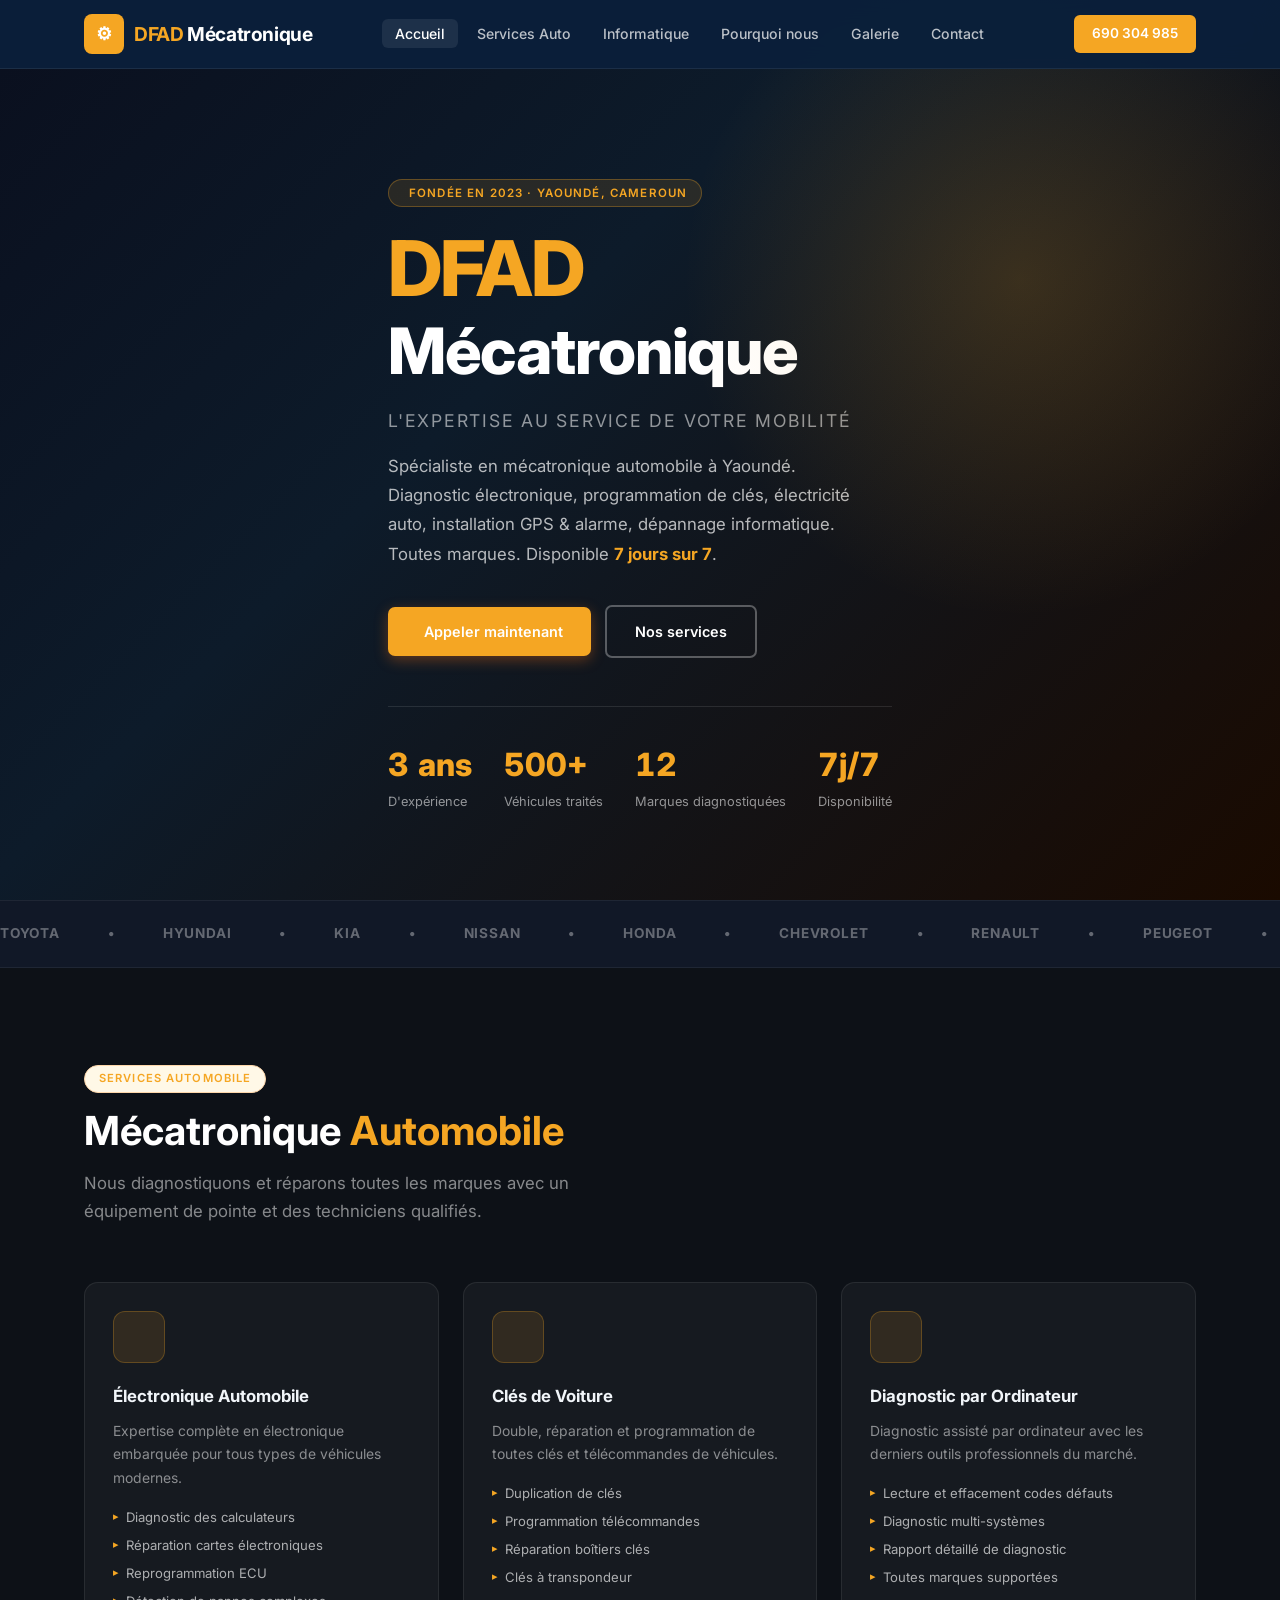
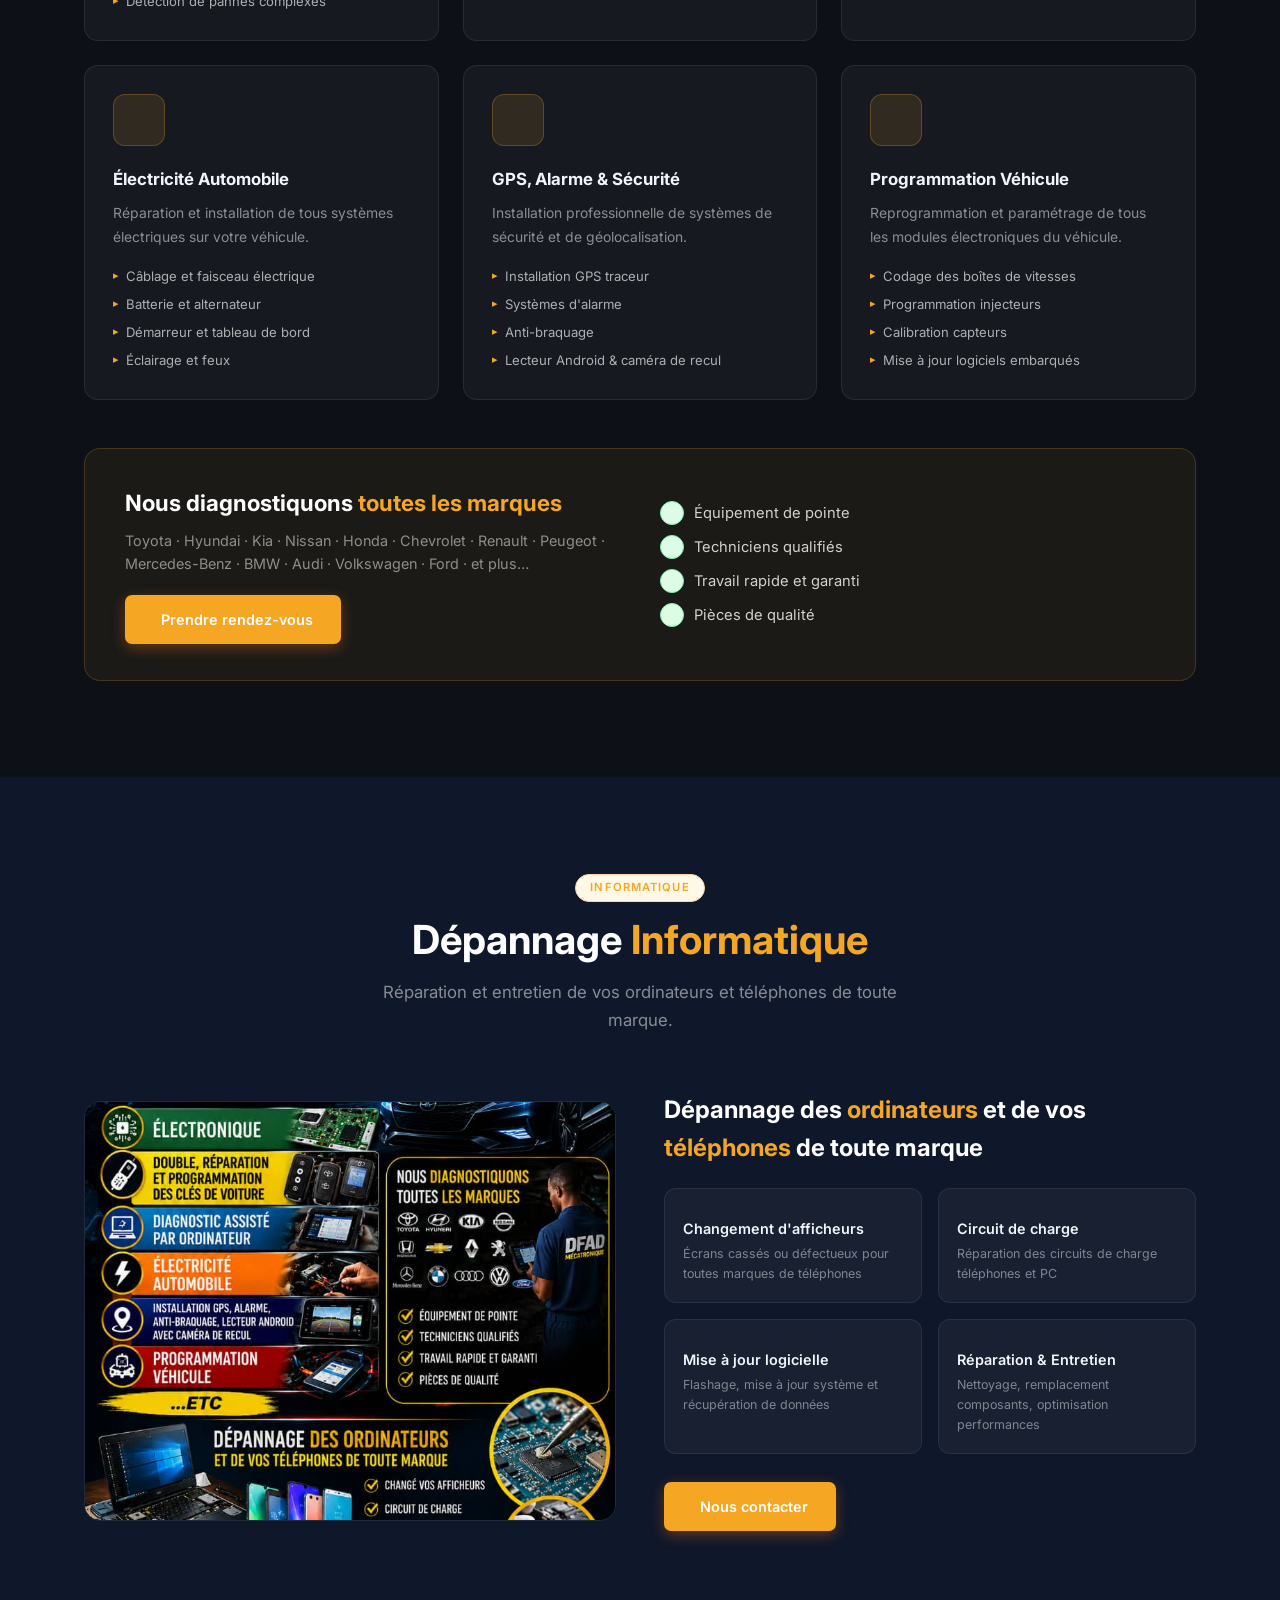
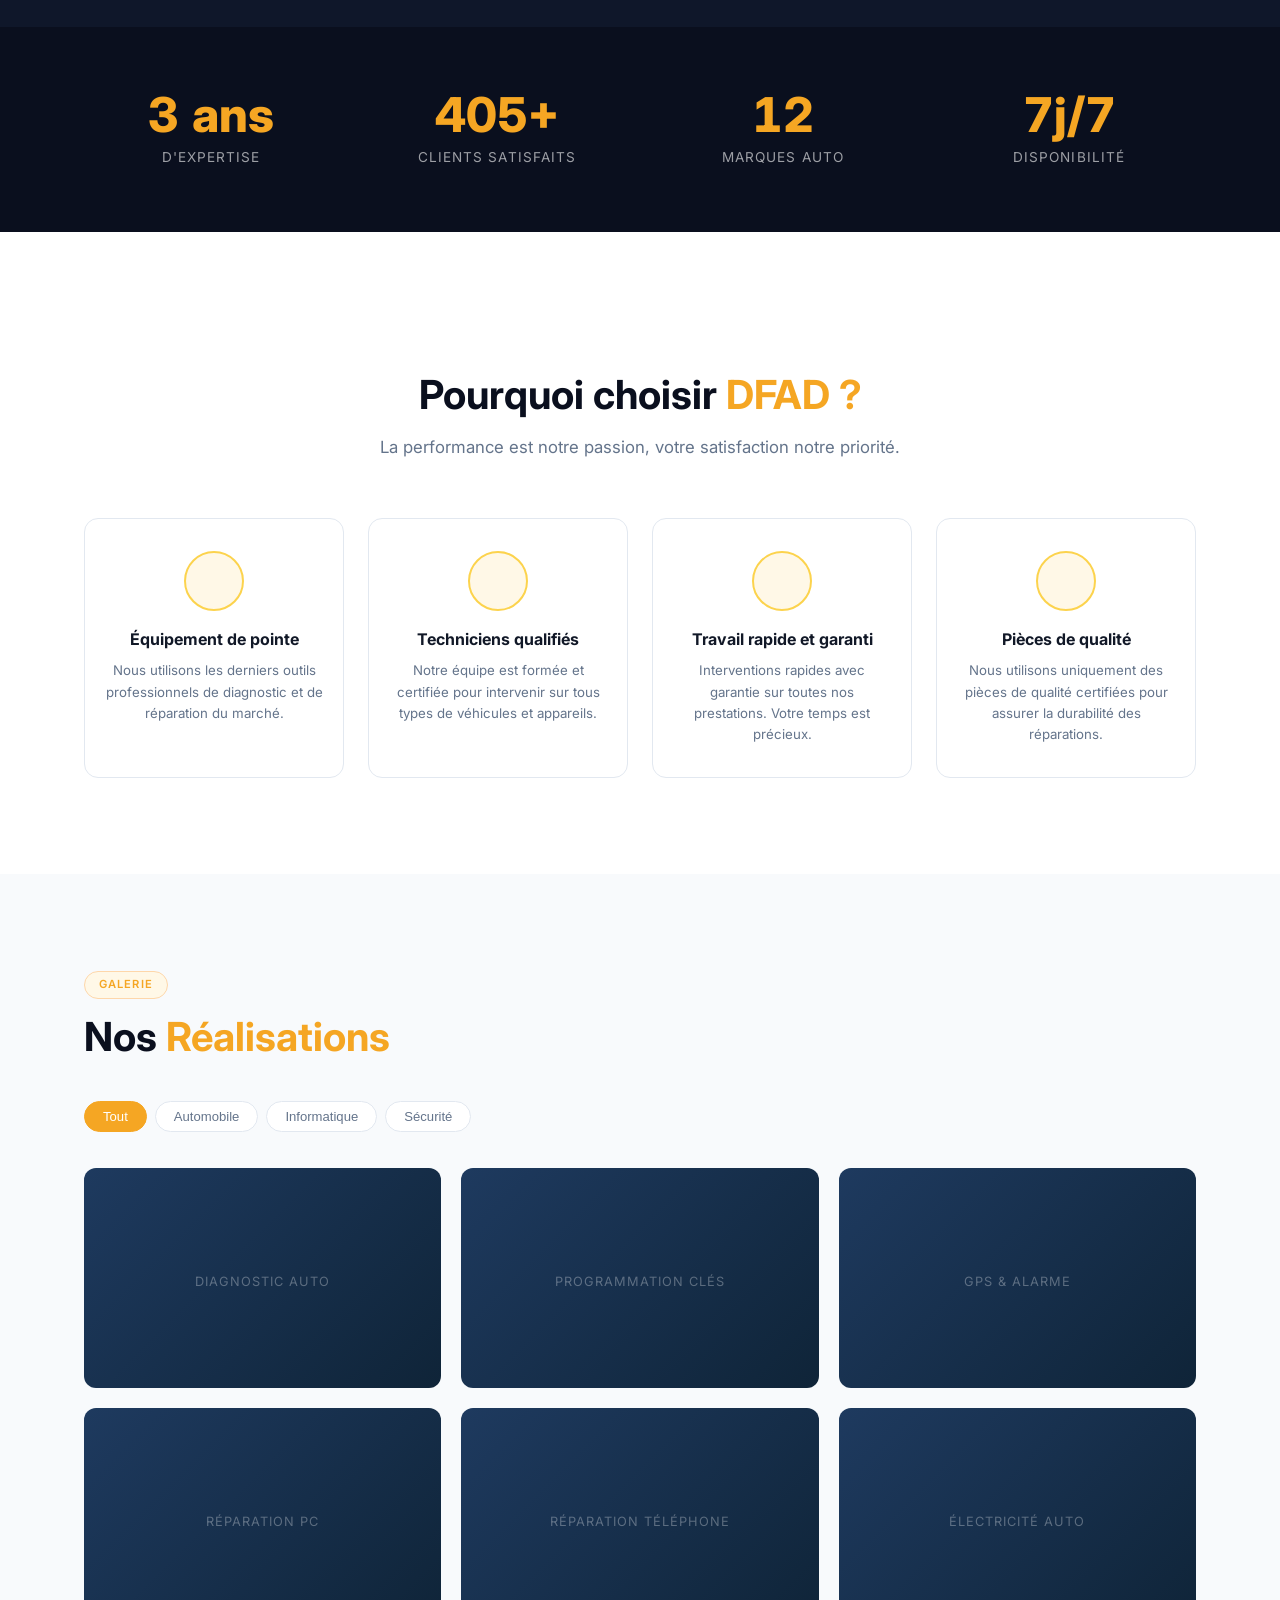
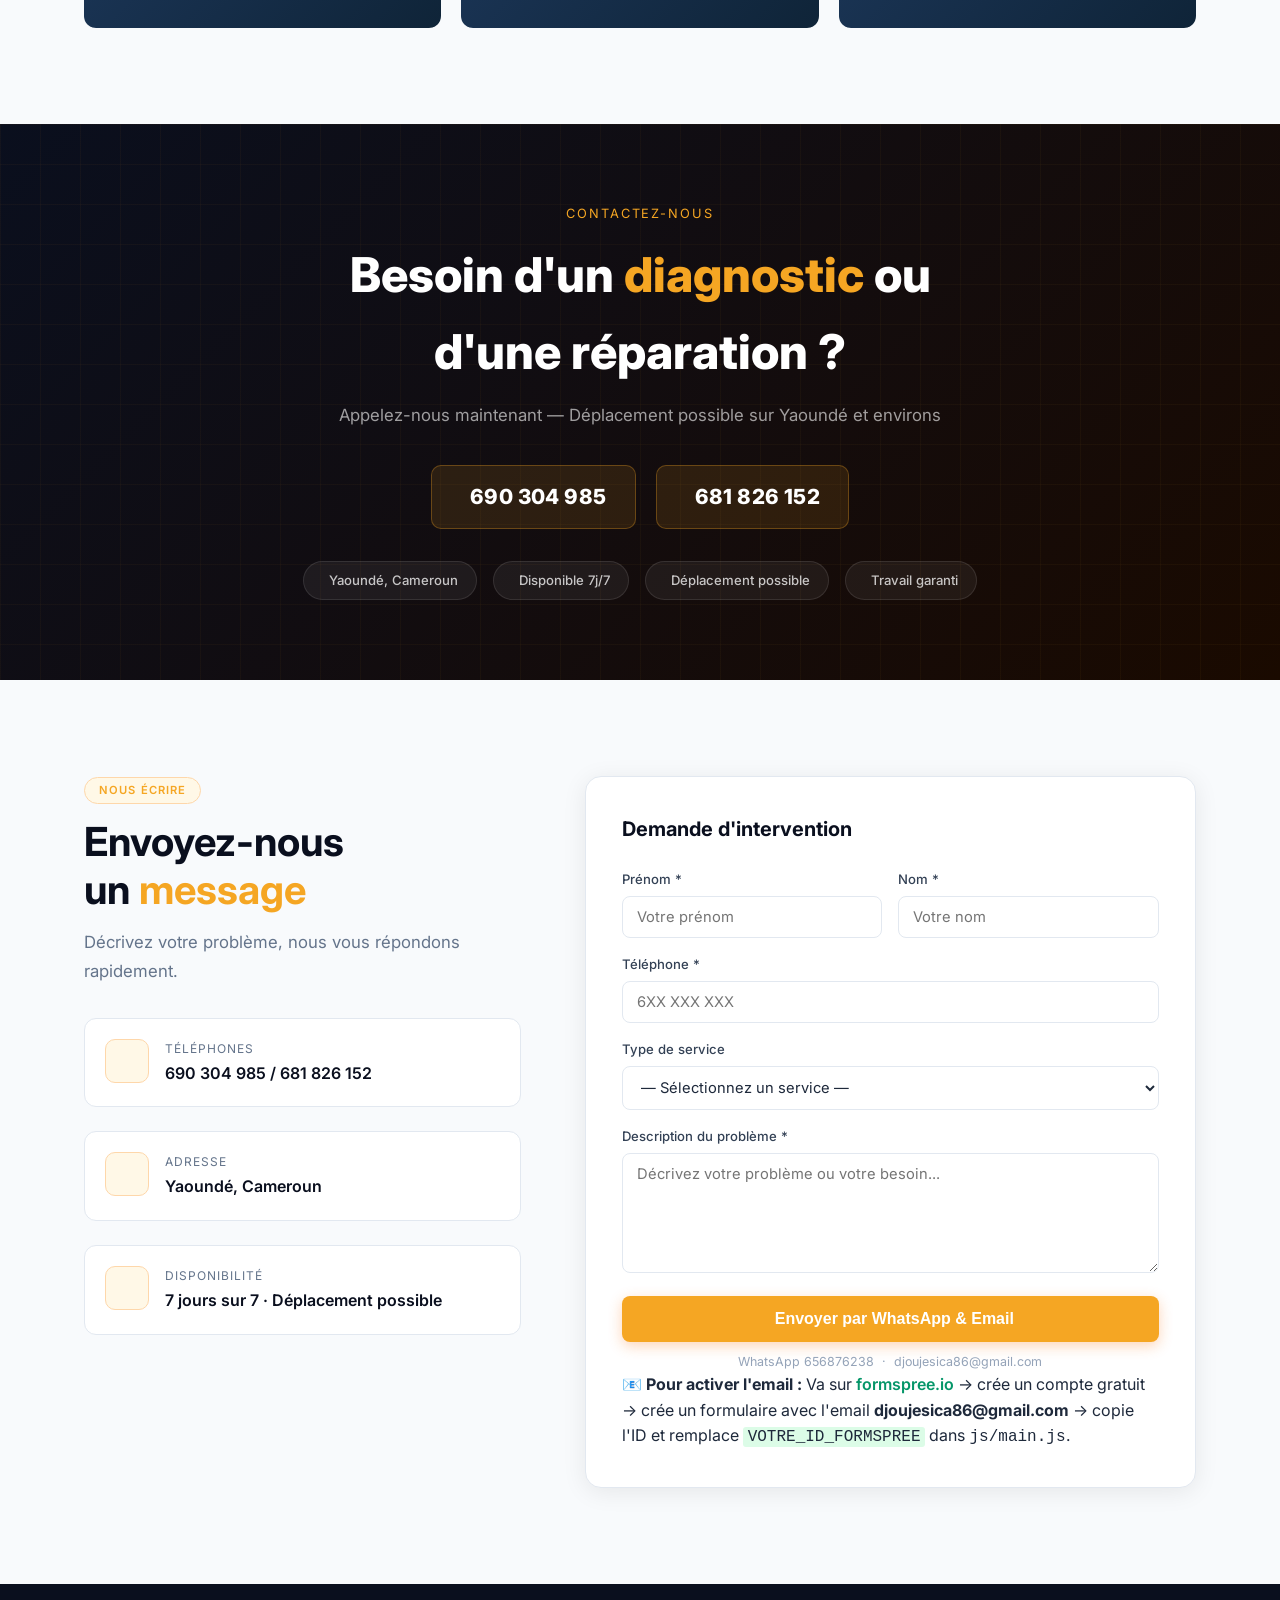
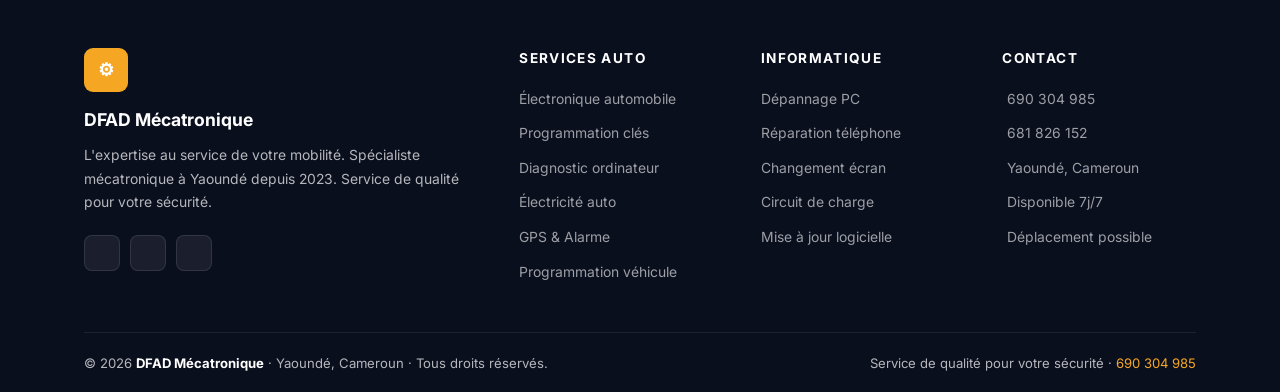
==== commit 22d48717: "first commit" ====
--- a/index.html
+++ b/index.html
@@ -723,7 +723,7 @@
         <div class="footer-social" style="margin-top:16px;">
           <a href="#" class="f-social" aria-label="Facebook"><i class="ti ti-brand-facebook"></i></a>
           <a href="tel:+237690304985" class="f-social" aria-label="Téléphone"><i class="ti ti-phone"></i></a>
-          <a href="https://wa.me/237690304985" class="f-social" aria-label="WhatsApp"><i class="ti ti-brand-whatsapp"></i></a>
+          <a href="https://wa.me/237656876238" class="f-social" aria-label="WhatsApp"><i class="ti ti-brand-whatsapp"></i></a>
         </div>
       </div>
       <div class="footer-col">
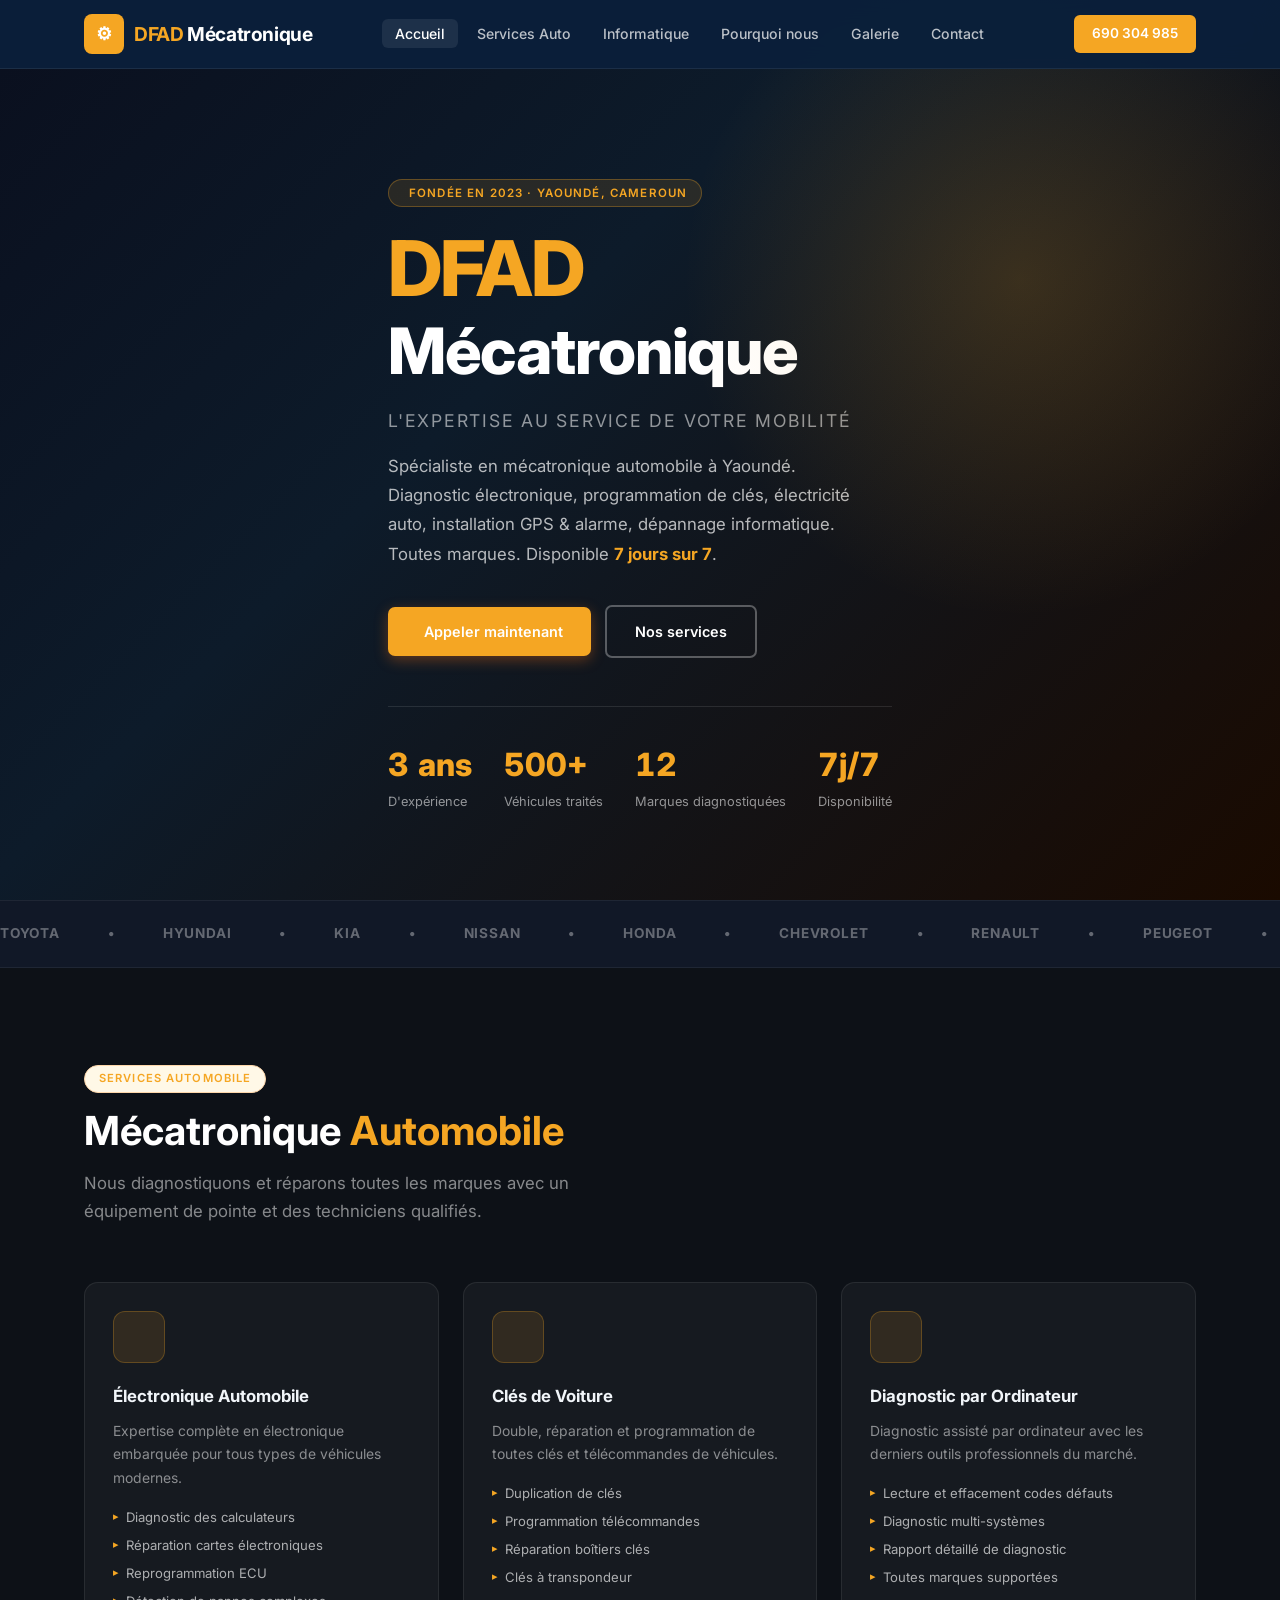
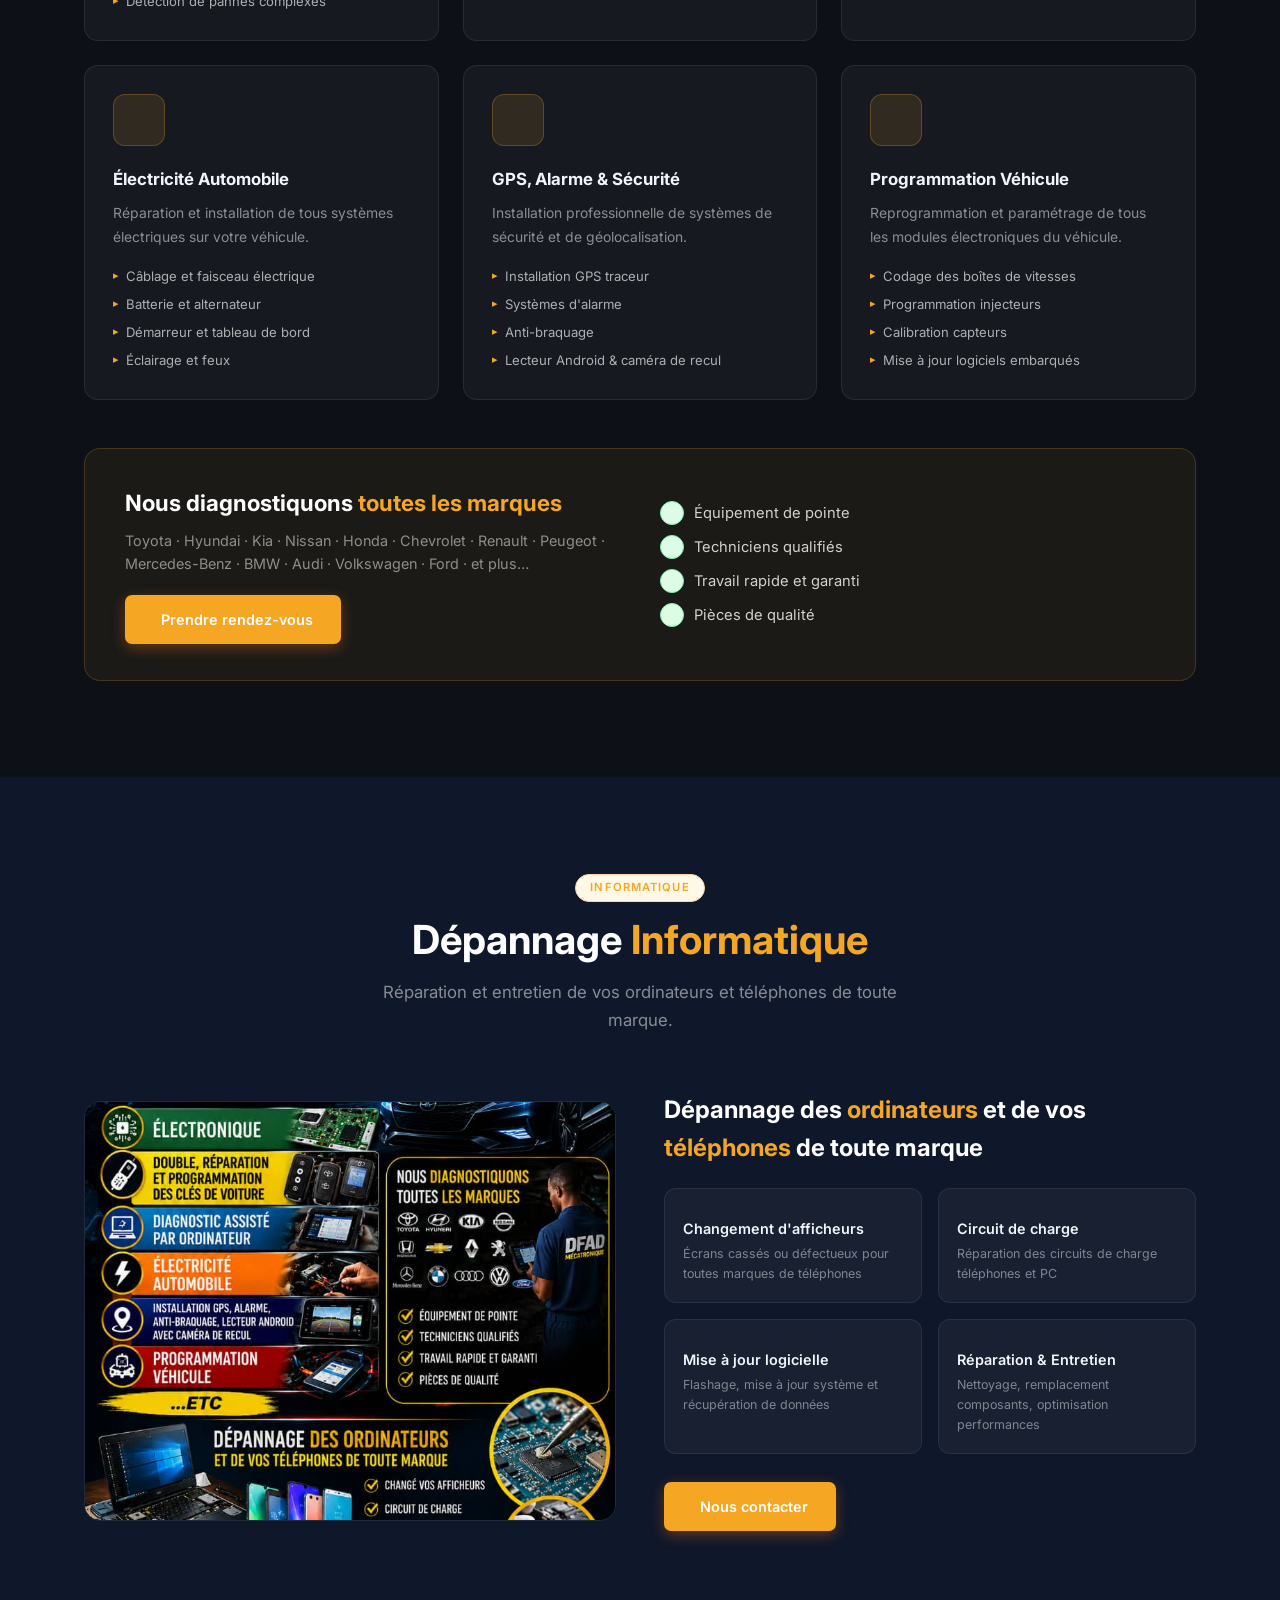
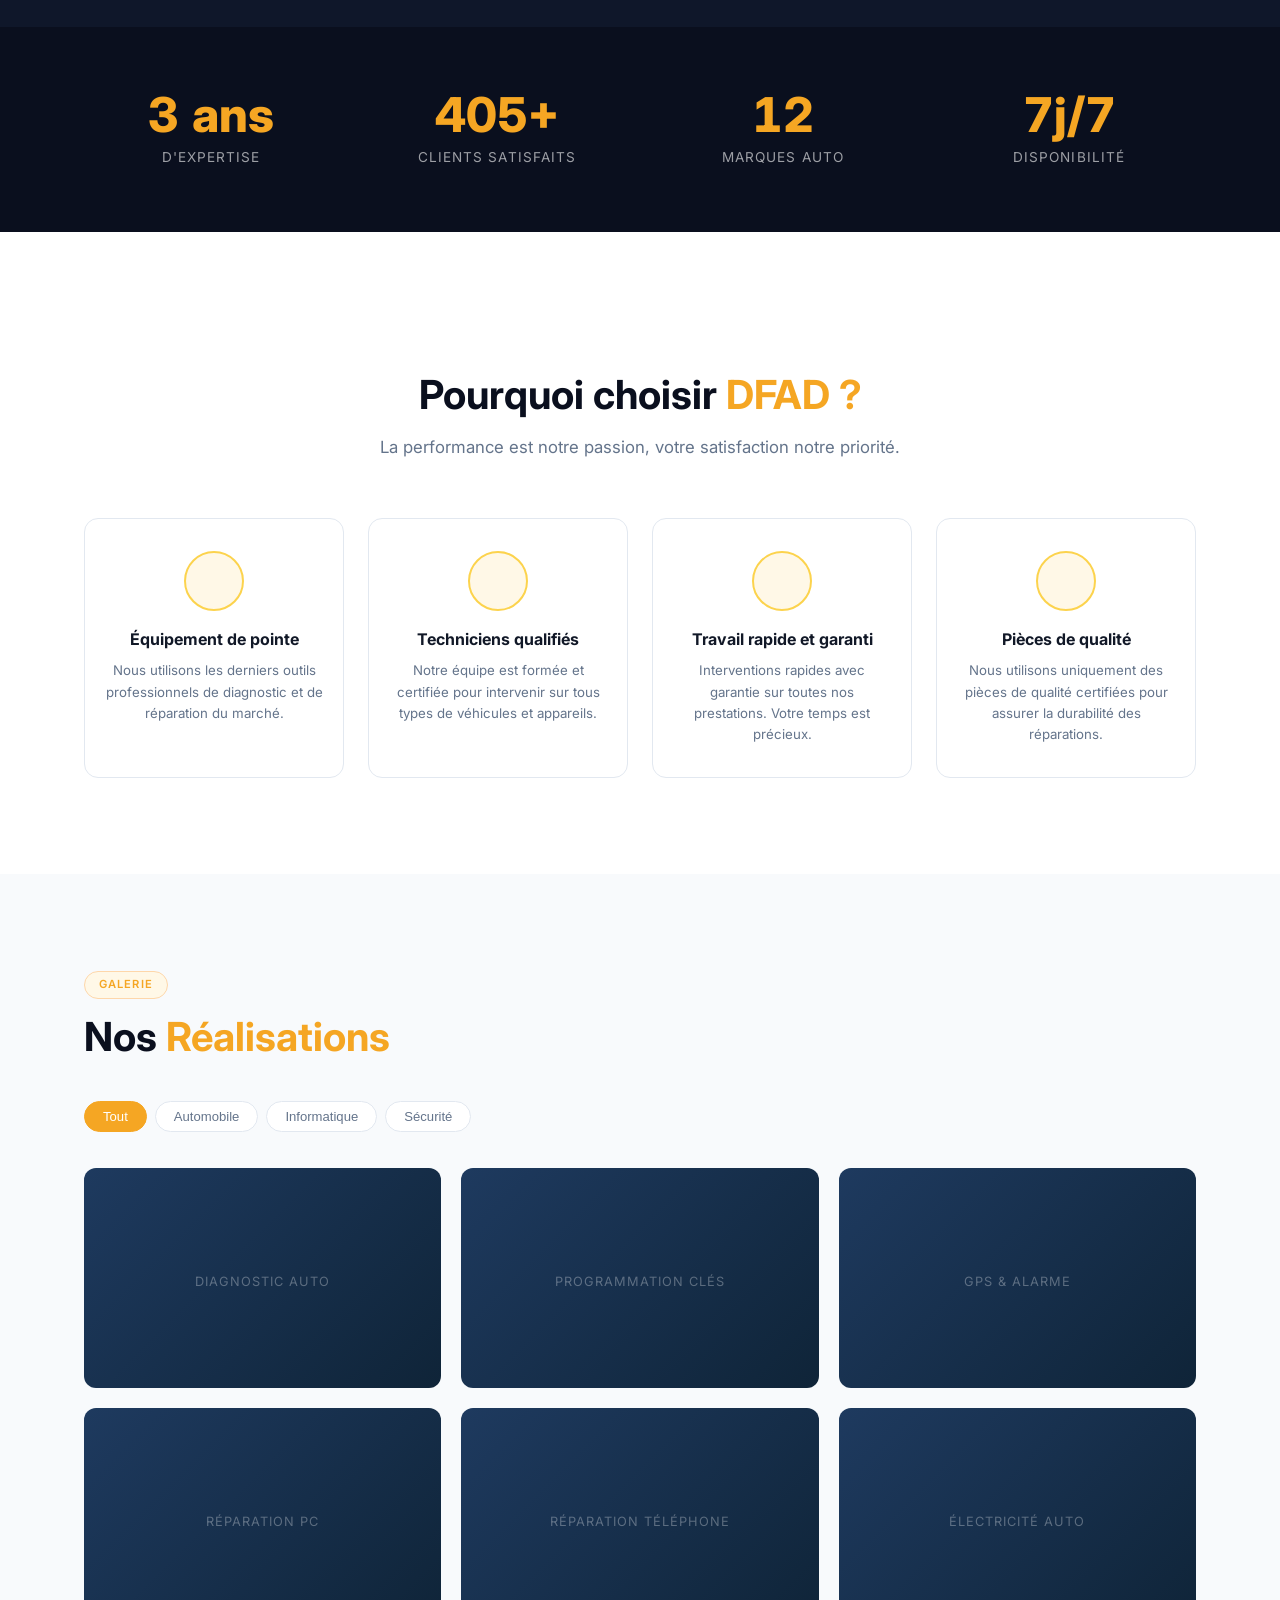
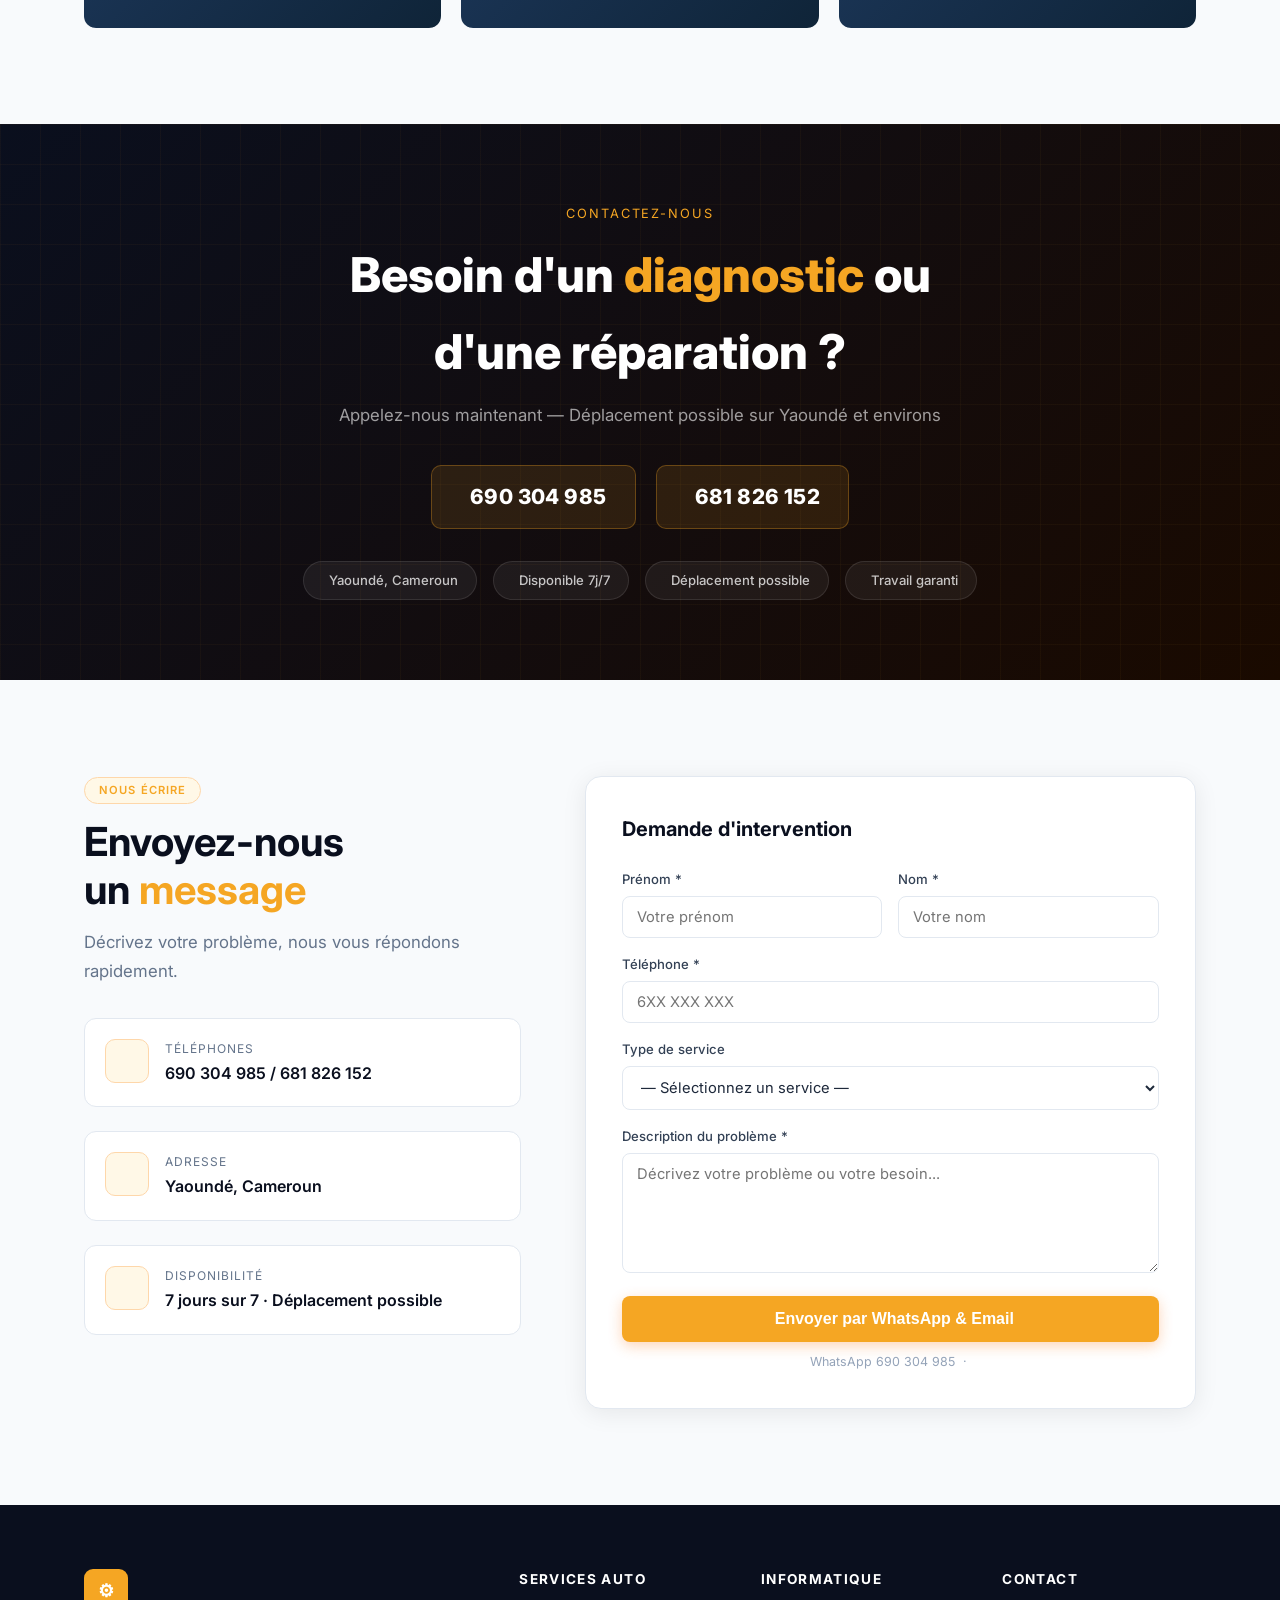
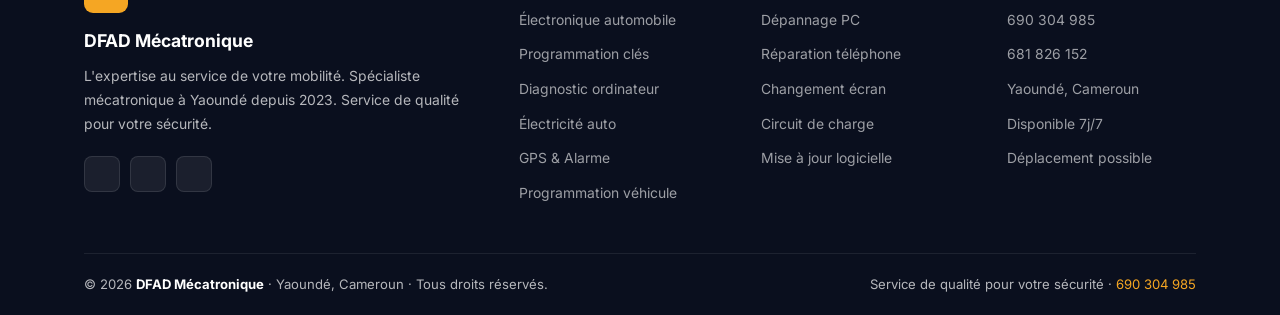
==== commit 2cf7a37b: "first commit" ====
--- a/index.html
+++ b/index.html
@@ -699,12 +699,8 @@
               <i class="ti ti-send"></i> Envoyer par WhatsApp &amp; Email
             </button>
             <p style="font-size:.78rem; color:#94a3b8; text-align:center; margin-top:10px;">
-              <i class="ti ti-brand-whatsapp" style="color:#25d366;"></i> WhatsApp 656876238 &nbsp;·&nbsp;
-              <i class="ti ti-mail" style="color:#ea4335;"></i> djoujesica86@gmail.com
-            </p
-            <div style="margin-top:14px; background:#f0fdf4; border:1px solid #86efac; border-radius:8px; padding:12px 14px; font-size:.78rem; color:#166534; line-height:1.6;">
-              <strong>📧 Pour activer l'email :</strong> Va sur <a href="https://formspree.io" target="_blank" style="color:#059669; font-weight:600;">formspree.io</a> → crée un compte gratuit → crée un formulaire avec l'email <strong>djoujesica86@gmail.com</strong> → copie l'ID et remplace <code style="background:#dcfce7; padding:1px 5px; border-radius:3px;">VOTRE_ID_FORMSPREE</code> dans <code>js/main.js</code>.
-            </div>
+              <i class="ti ti-brand-whatsapp" style="color:#25d366;"></i> WhatsApp 690 304 985 &nbsp;·&nbsp;
+            </p>
           </form>
         </div>
       </div>
@@ -723,7 +719,7 @@
         <div class="footer-social" style="margin-top:16px;">
           <a href="#" class="f-social" aria-label="Facebook"><i class="ti ti-brand-facebook"></i></a>
           <a href="tel:+237690304985" class="f-social" aria-label="Téléphone"><i class="ti ti-phone"></i></a>
-          <a href="https://wa.me/237656876238" class="f-social" aria-label="WhatsApp"><i class="ti ti-brand-whatsapp"></i></a>
+          <a href="https://wa.me/237690 304 985" class="f-social" aria-label="WhatsApp"><i class="ti ti-brand-whatsapp"></i></a>
         </div>
       </div>
       <div class="footer-col">
